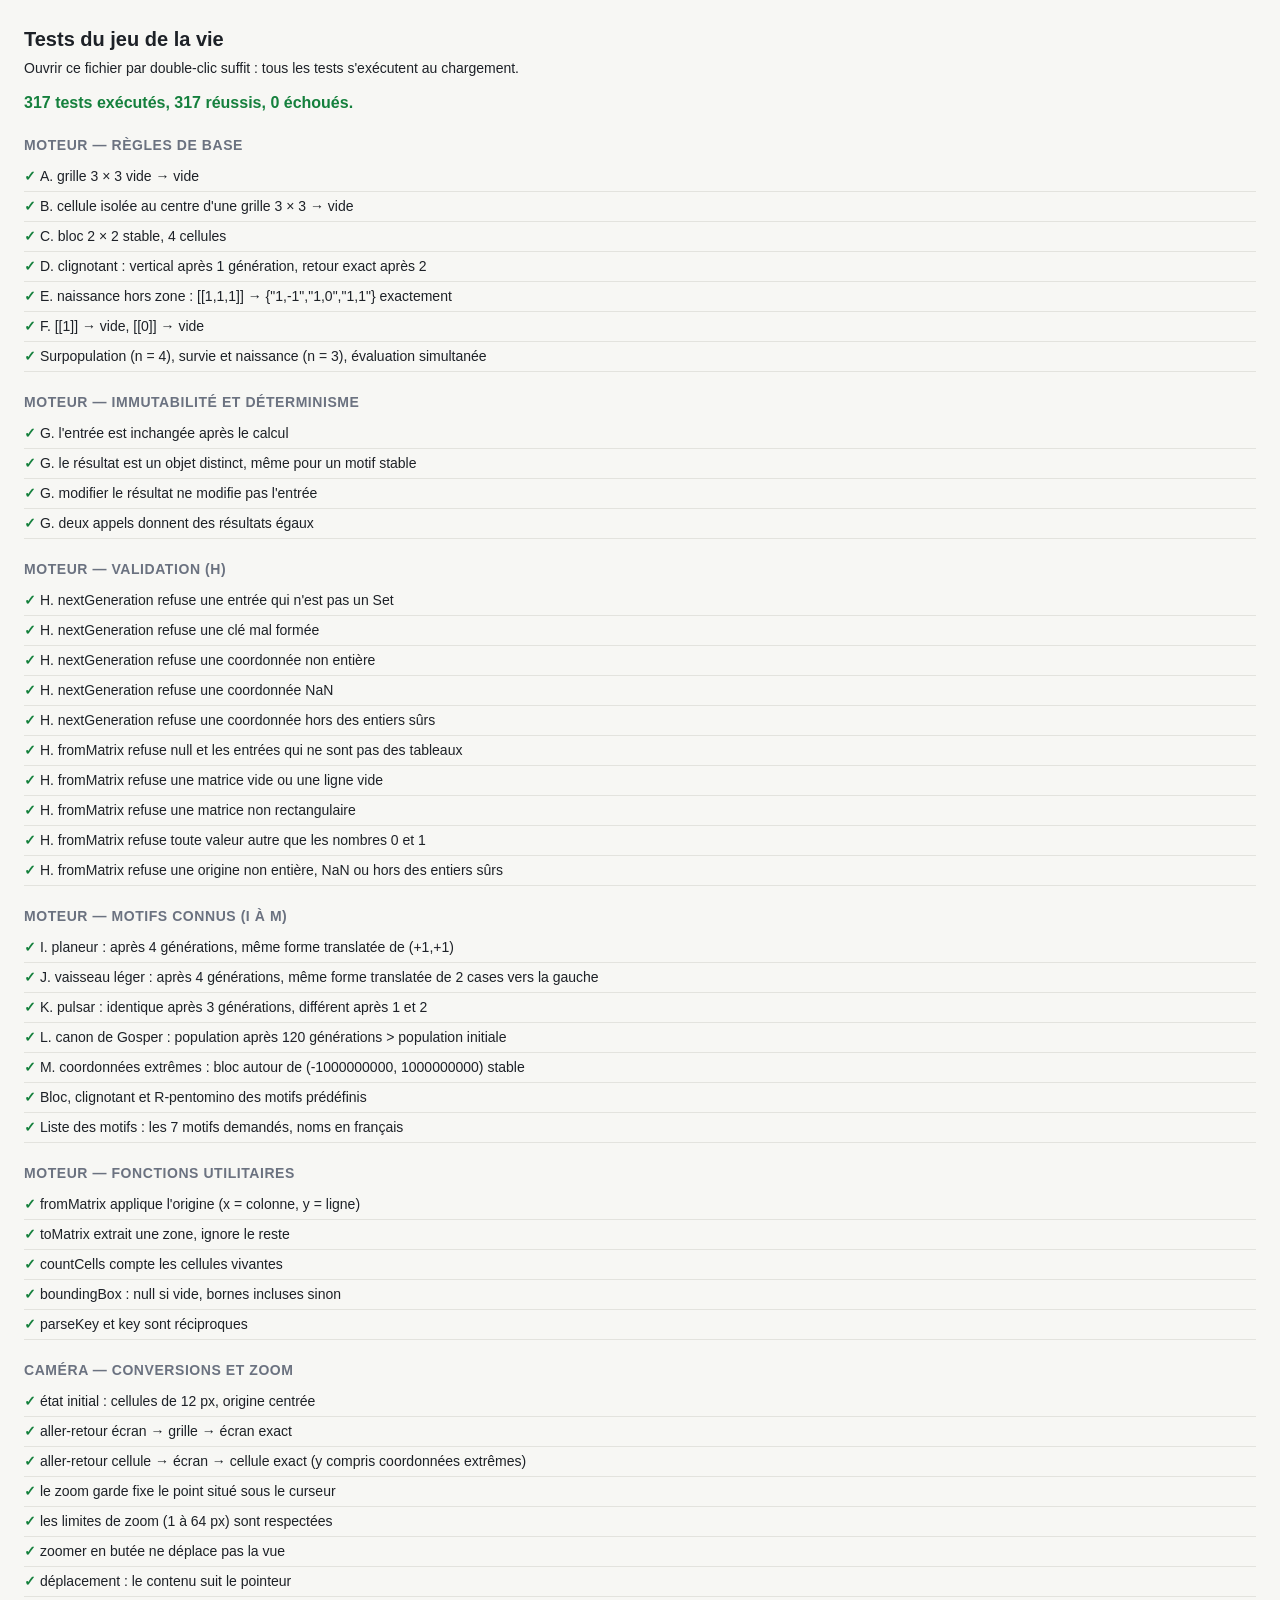
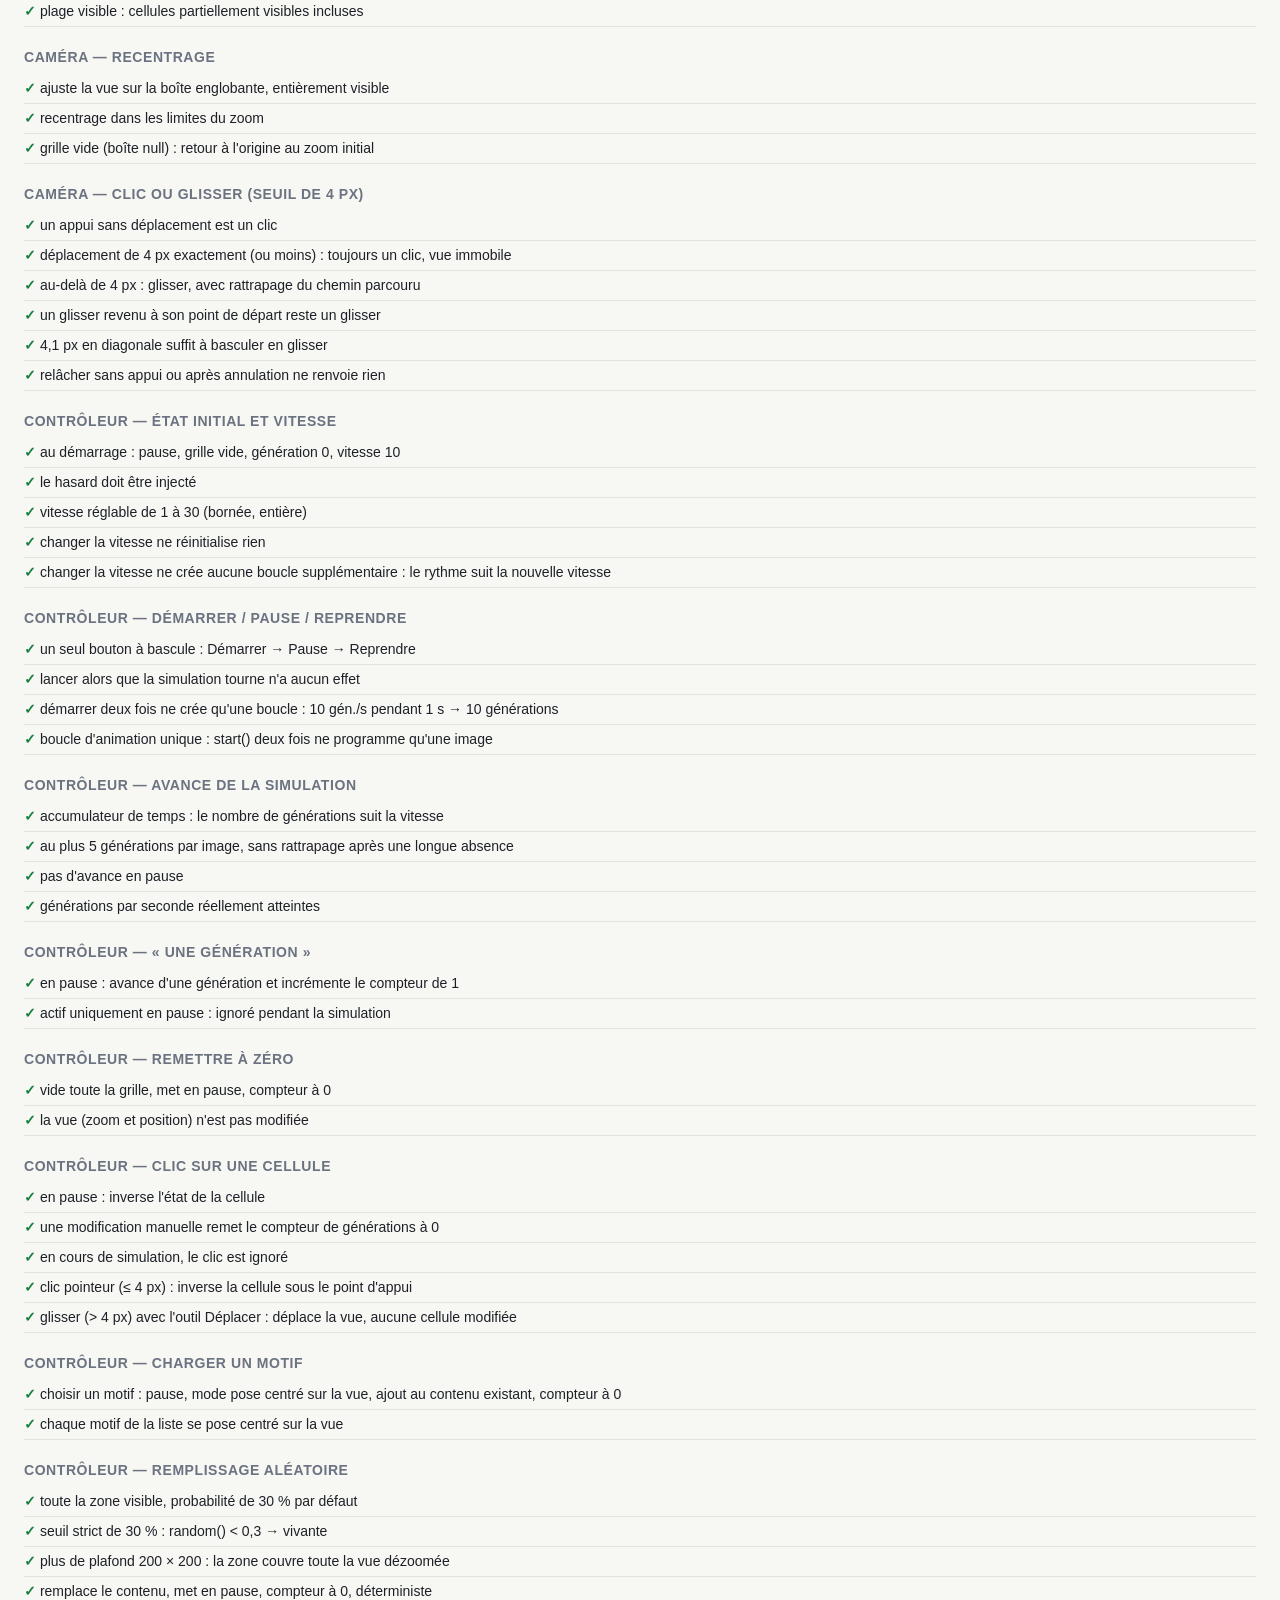
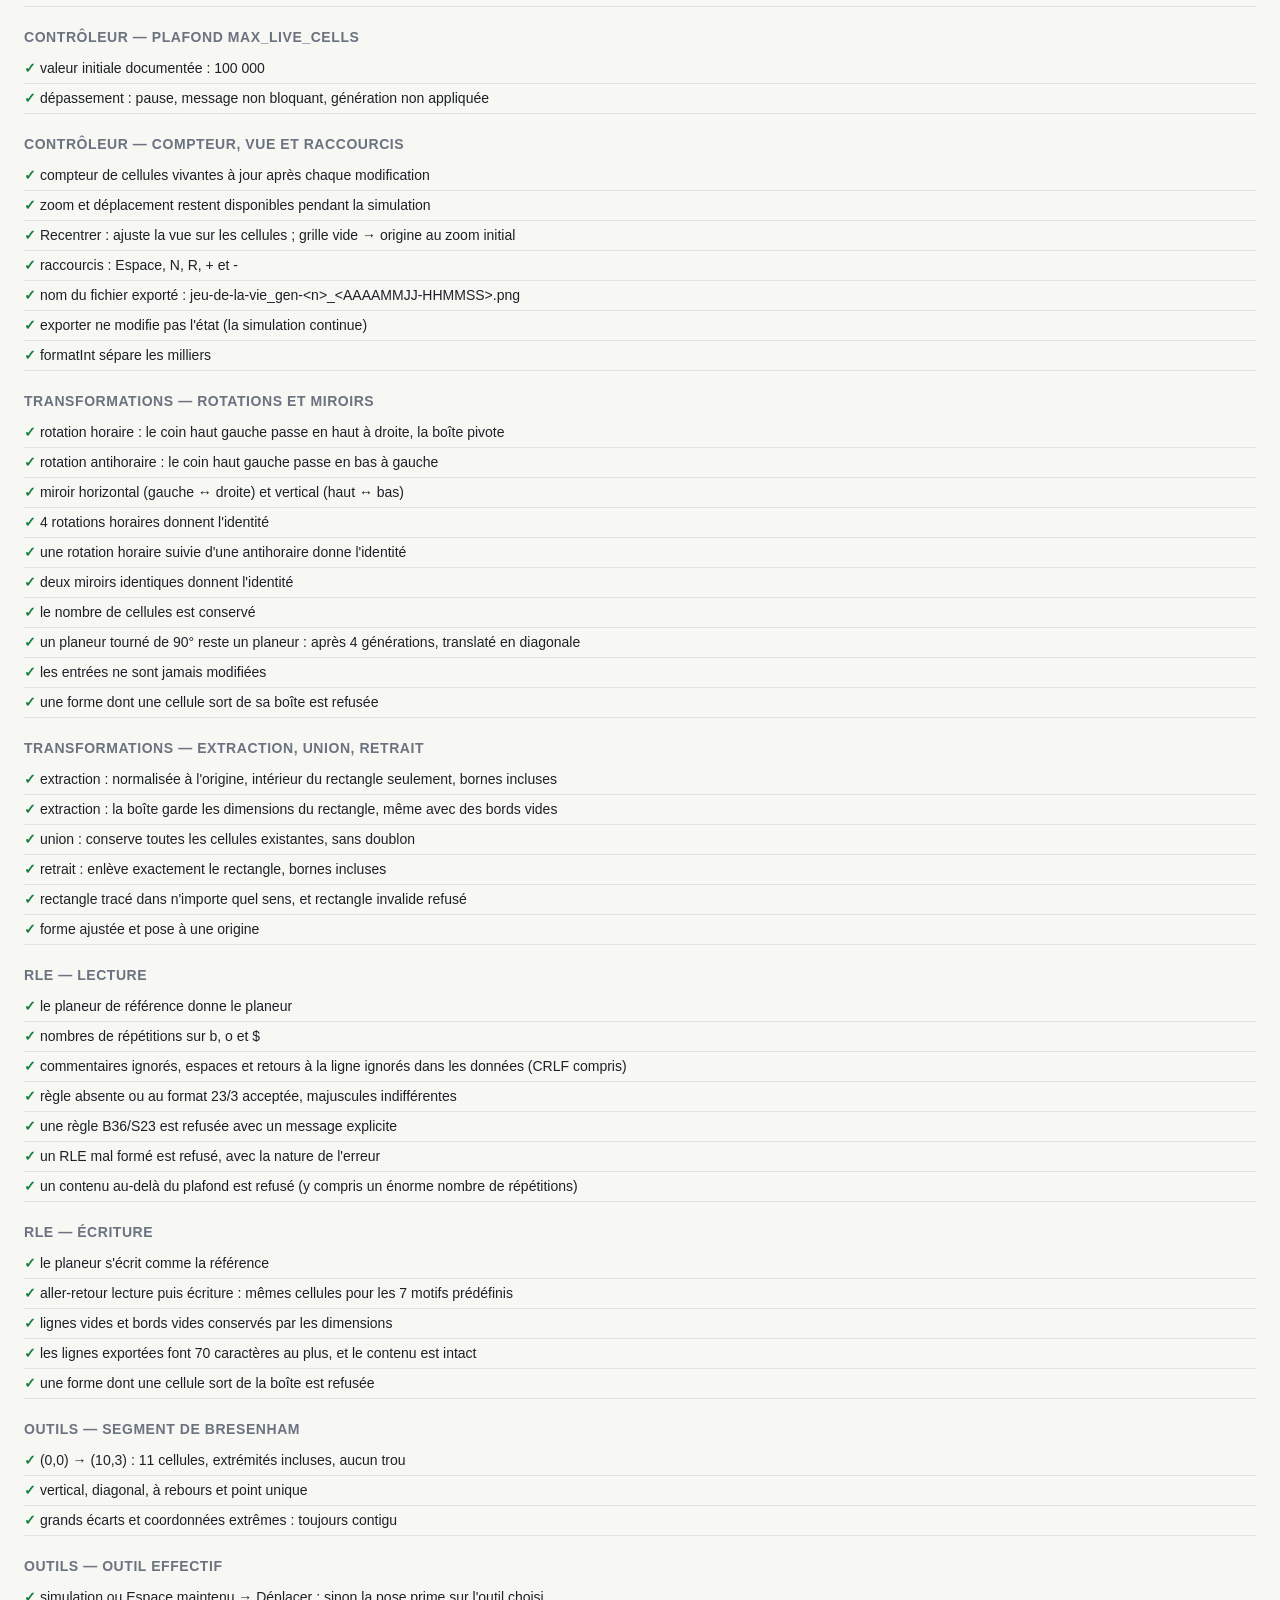
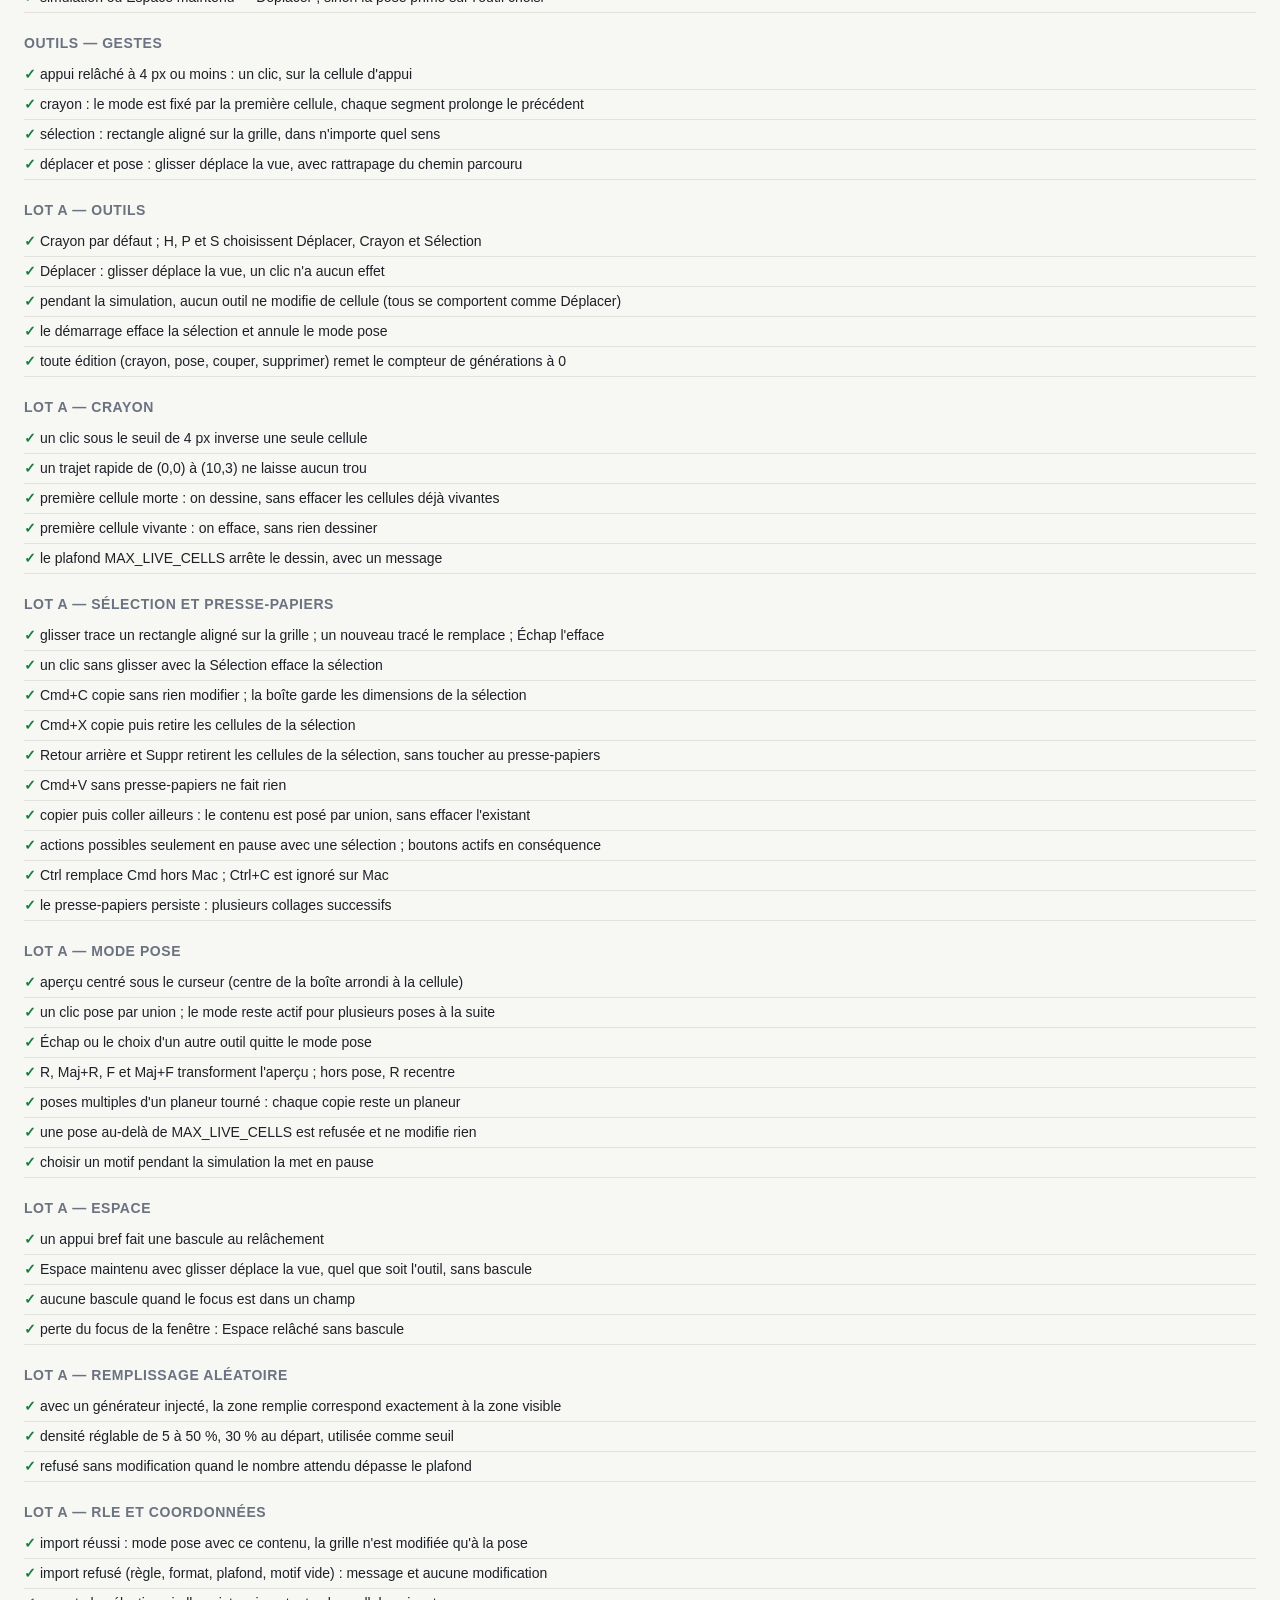
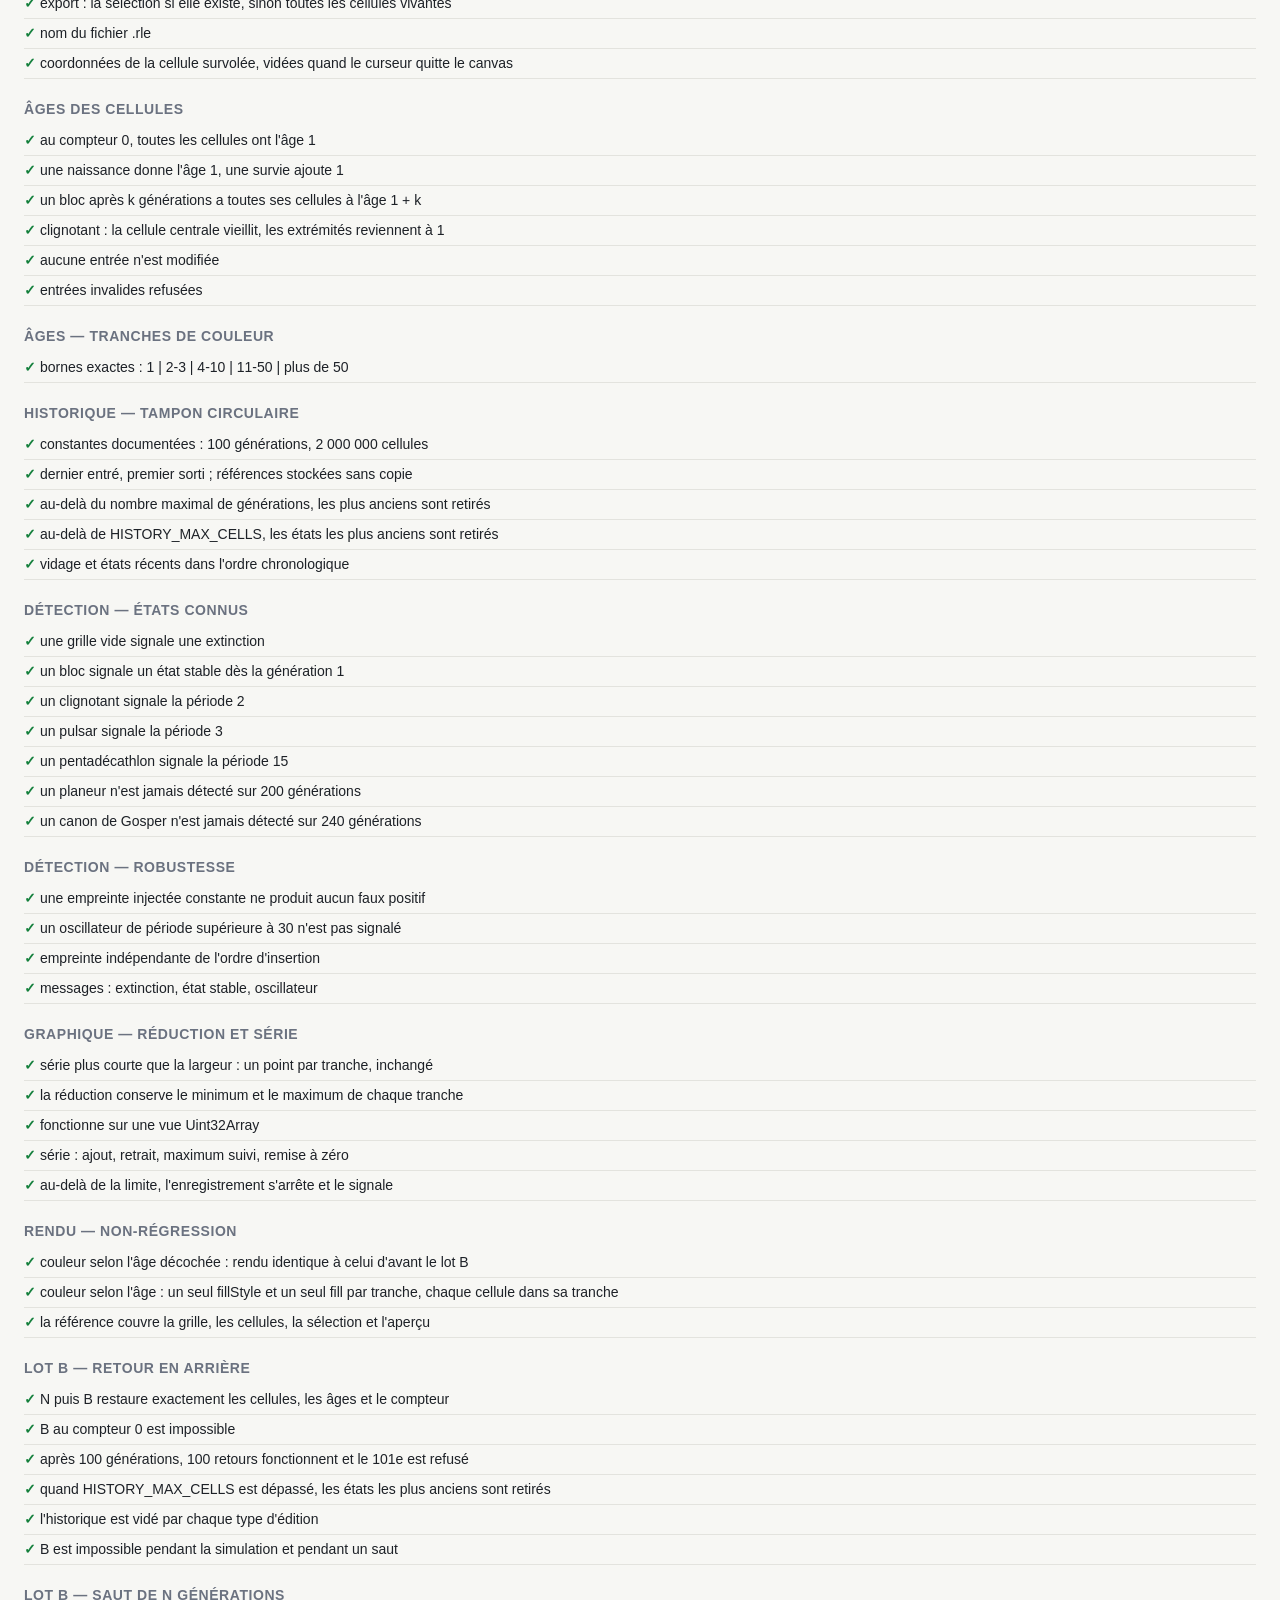
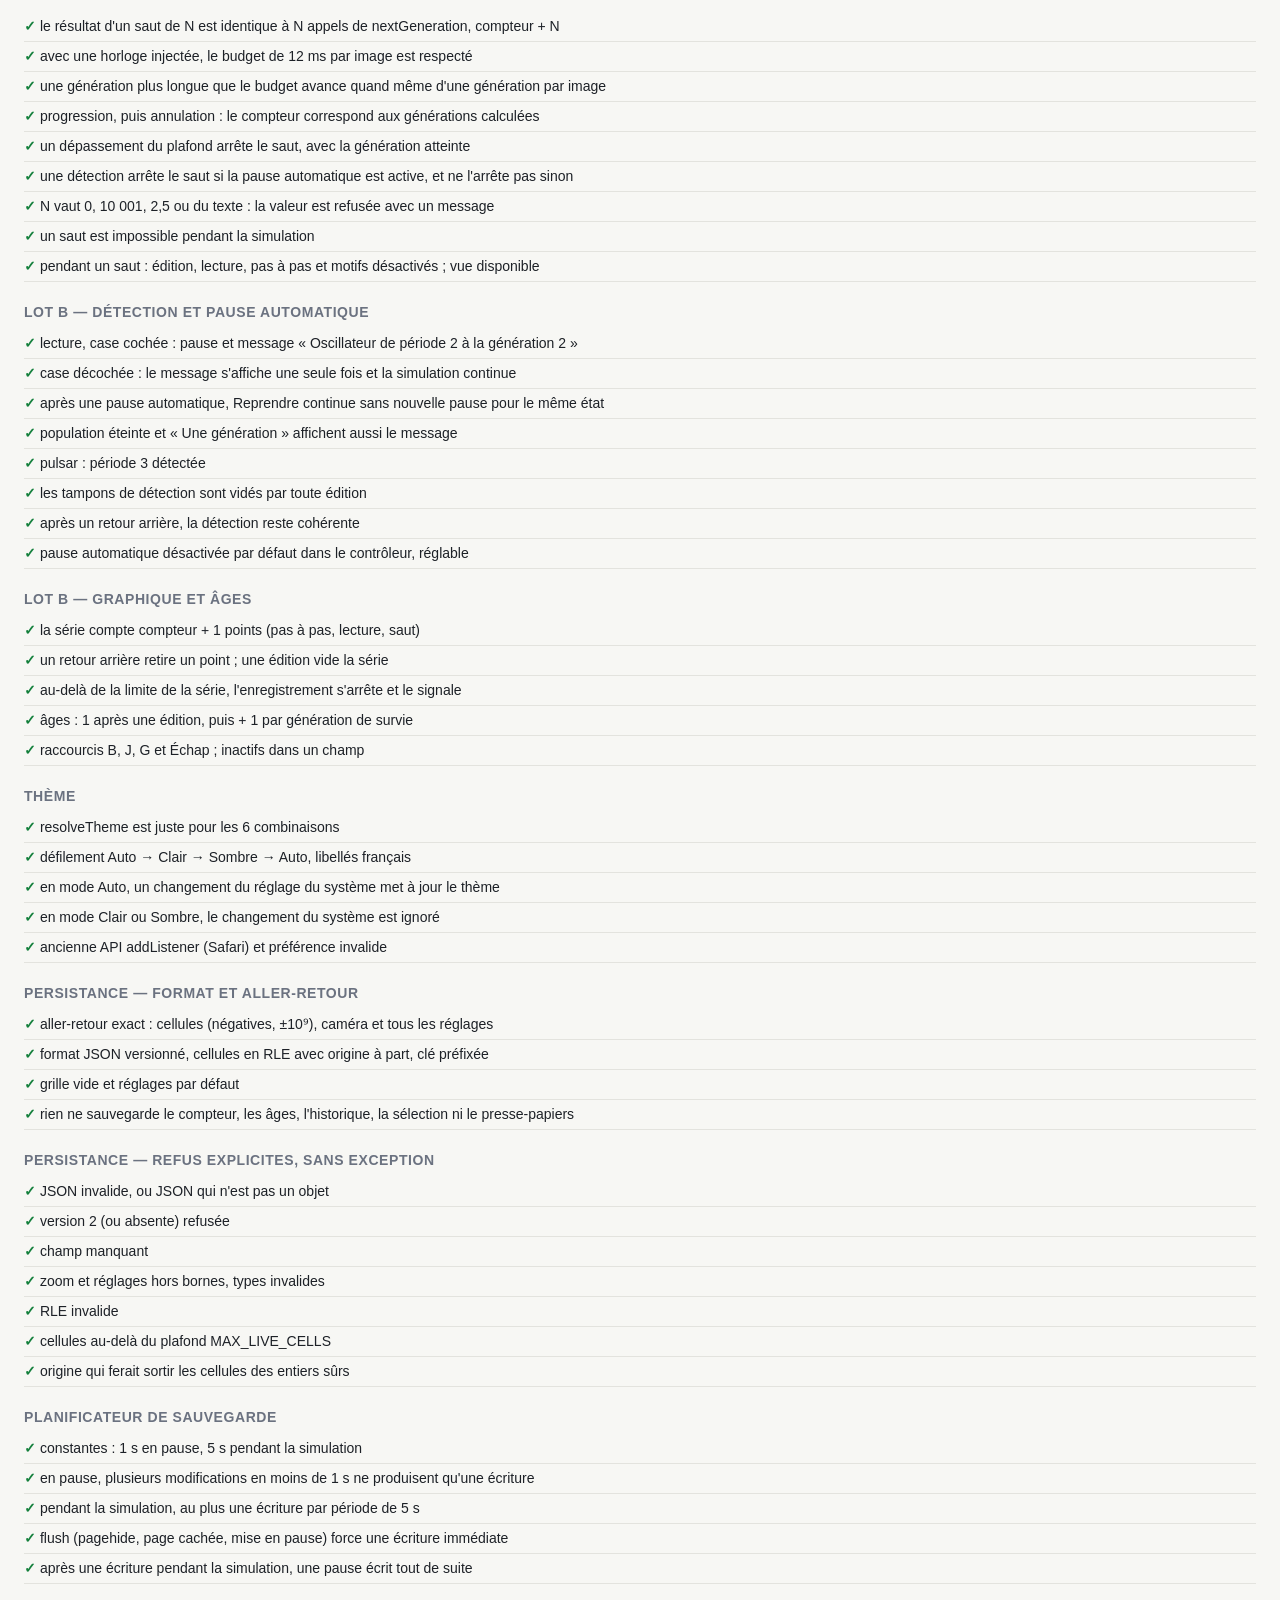
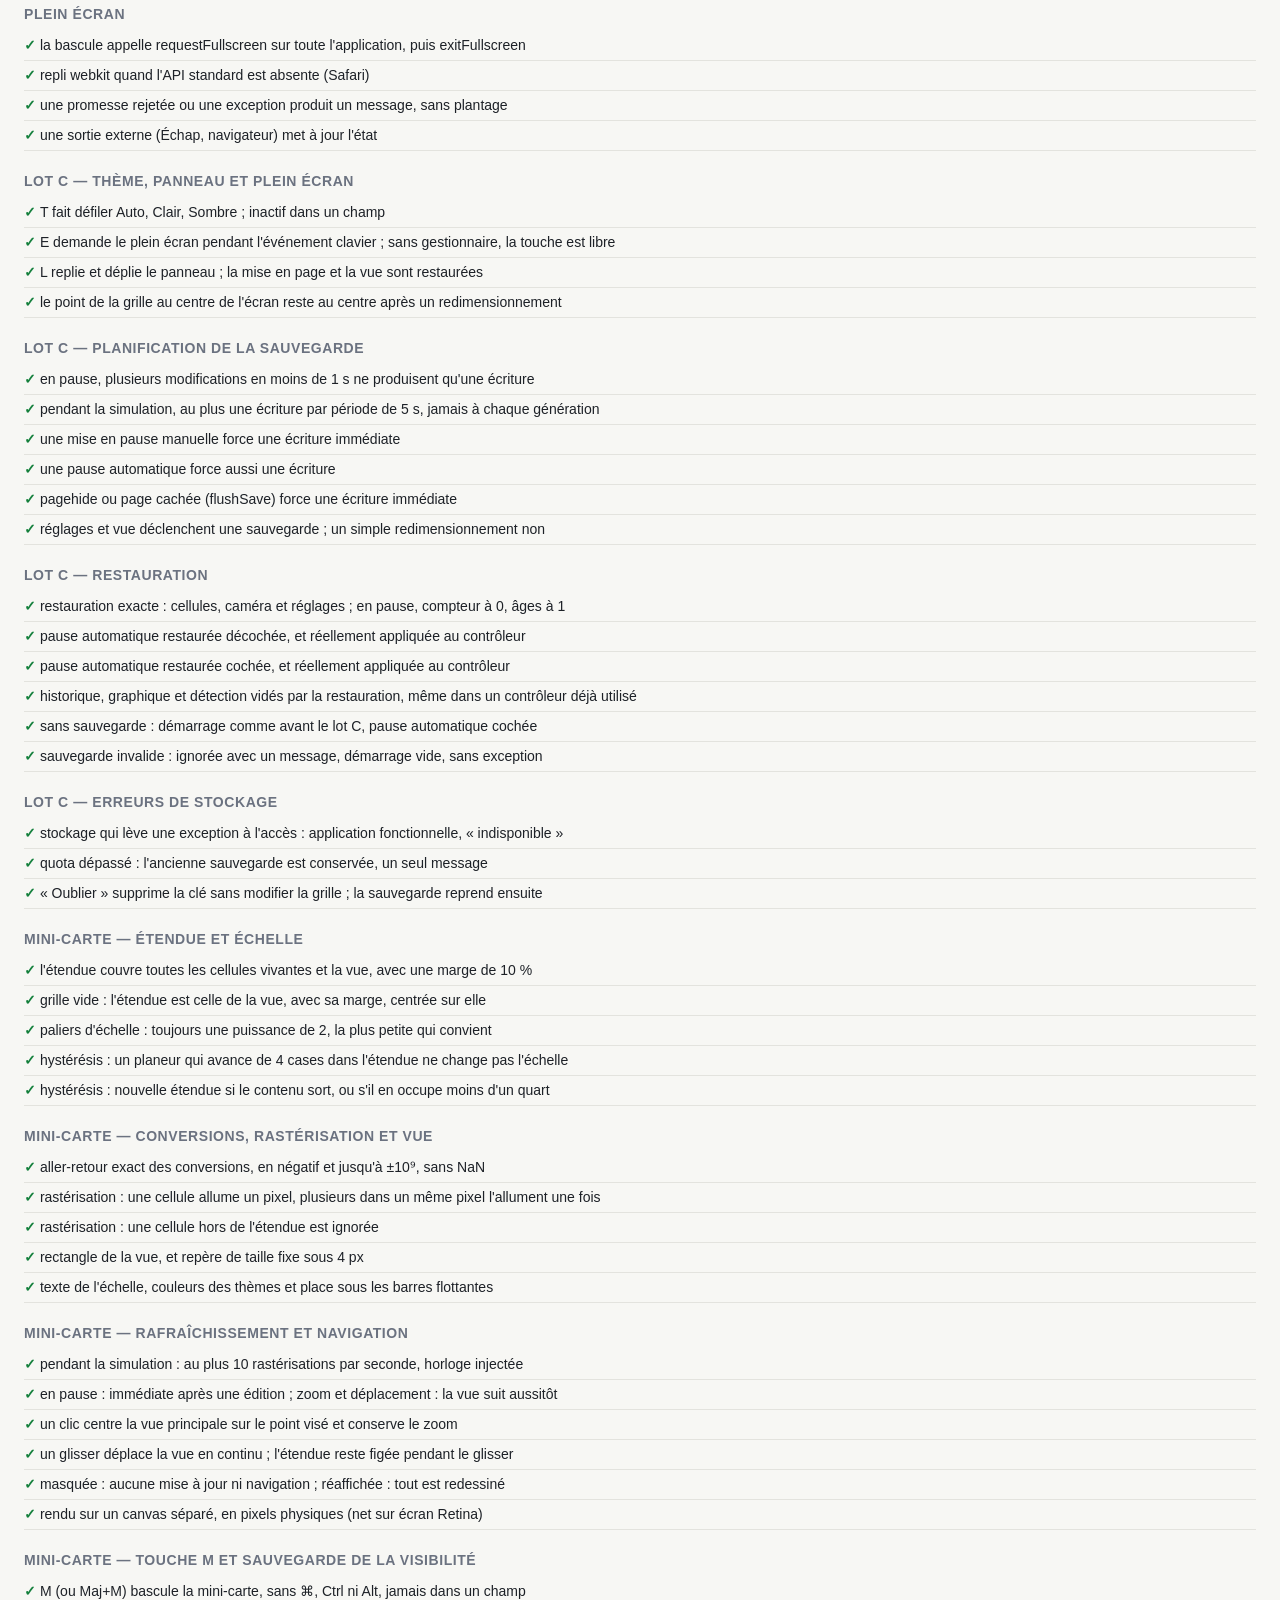
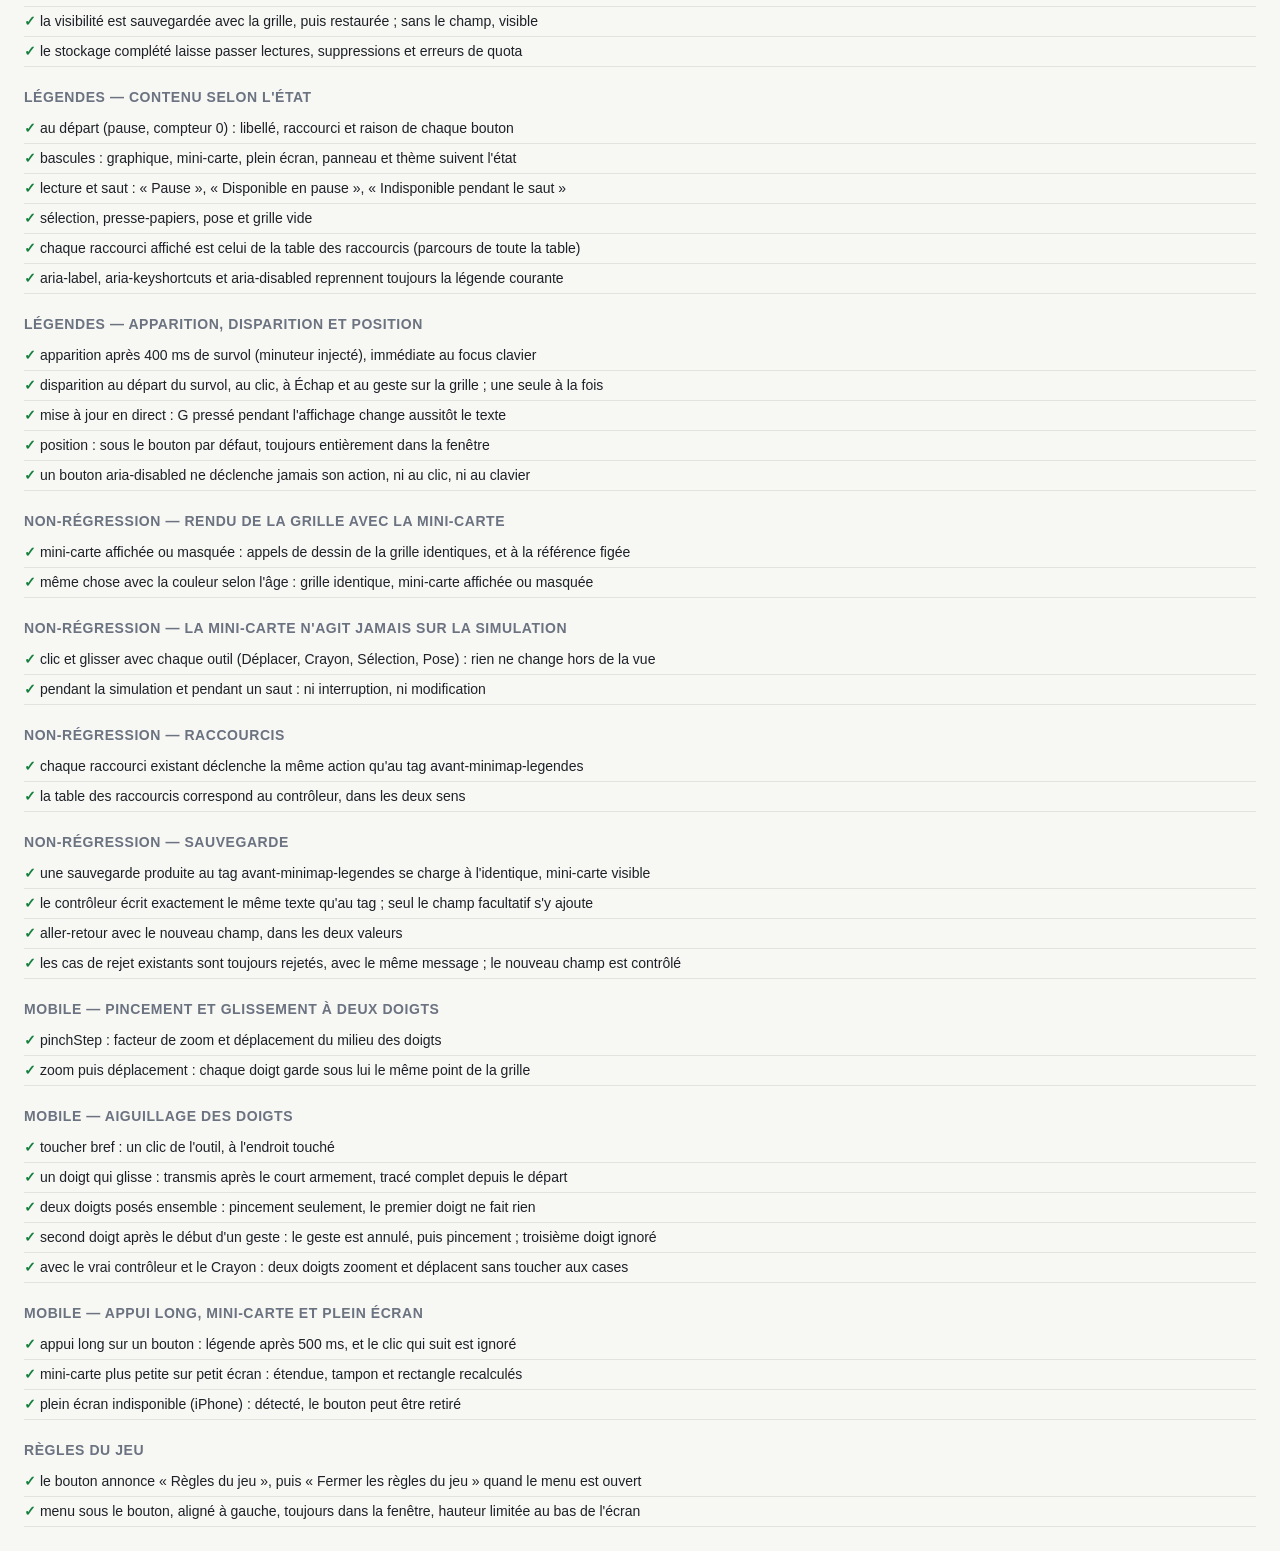
==== tests/tests.html @ c96a095a "Add files via upload" ====
<!DOCTYPE html>
<html lang="fr">
<head>
  <meta charset="utf-8">
  <meta name="viewport" content="width=device-width, initial-scale=1">
  <title>Tests — Jeu de la vie</title>
  <style>
    :root {
      color-scheme: light dark;
      --bg: #f7f7f4;
      --fg: #1d2127;
      --muted: #6b7280;
      --ok: #15803d;
      --ko: #b91c1c;
      --line: #e3e3de;
    }
    @media (prefers-color-scheme: dark) {
      :root { --bg: #111317; --fg: #e8e9ec; --muted: #9aa0aa; --ok: #4ade80; --ko: #f87171; --line: #23262d; }
    }
    body { margin: 0; padding: 24px; background: var(--bg); color: var(--fg);
      font: 14px/1.5 -apple-system, BlinkMacSystemFont, "Segoe UI", sans-serif; }
    h1 { font-size: 20px; margin: 0 0 4px; }
    #summary { font-size: 16px; font-weight: 600; margin: 12px 0 20px; }
    #summary.ok { color: var(--ok); }
    #summary.ko { color: var(--ko); }
    h2 { font-size: 14px; margin: 20px 0 6px; color: var(--muted); text-transform: uppercase; letter-spacing: .04em; }
    ul { list-style: none; margin: 0; padding: 0; }
    li { padding: 4px 0; border-bottom: 1px solid var(--line); }
    li.ok::before { content: "✓ "; color: var(--ok); font-weight: 700; }
    li.ko::before { content: "✗ "; color: var(--ko); font-weight: 700; }
    .error { color: var(--ko); font-family: ui-monospace, Menlo, monospace; font-size: 12px; margin-left: 18px; }
  </style>
</head>
<body>
  <h1>Tests du jeu de la vie</h1>
  <div>Ouvrir ce fichier par double-clic suffit : tous les tests s'exécutent au chargement.</div>
  <div id="summary">Exécution…</div>
  <div id="results"></div>

  <!-- Liste lue aussi par tests/run-node.js : garder une balise par ligne -->
  <script src="harness.js"></script>
  <script src="../src/engine.js"></script>
  <script src="../src/patterns.js"></script>
  <script src="../src/camera.js"></script>
  <script src="../src/transform.js"></script>
  <script src="../src/rle.js"></script>
  <script src="../src/tools.js"></script>
  <script src="../src/ages.js"></script>
  <script src="../src/history.js"></script>
  <script src="../src/detection.js"></script>
  <script src="../src/sampling.js"></script>
  <script src="../src/theme.js"></script>
  <script src="../src/persistence.js"></script>
  <script src="../src/saveScheduler.js"></script>
  <script src="../src/fullscreen.js"></script>
  <script src="../src/controller.js"></script>
  <script src="../src/renderer.js"></script>
  <script src="../src/minimap.js"></script>
  <script src="../src/tooltips.js"></script>
  <script src="../src/touch.js"></script>
  <script src="render-scenarios.js"></script>
  <script src="fixtures/render-lot-a.js"></script>
  <script src="regression-scenarios.js"></script>
  <script src="fixtures/avant-minimap-legendes.js"></script>
  <script src="engine.test.js"></script>
  <script src="camera.test.js"></script>
  <script src="controller.test.js"></script>
  <script src="transform.test.js"></script>
  <script src="rle.test.js"></script>
  <script src="tools.test.js"></script>
  <script src="editing.test.js"></script>
  <script src="ages.test.js"></script>
  <script src="history.test.js"></script>
  <script src="detection.test.js"></script>
  <script src="sampling.test.js"></script>
  <script src="renderer.test.js"></script>
  <script src="analysis.test.js"></script>
  <script src="theme.test.js"></script>
  <script src="persistence.test.js"></script>
  <script src="saveScheduler.test.js"></script>
  <script src="fullscreen.test.js"></script>
  <script src="comfort.test.js"></script>
  <script src="minimap.test.js"></script>
  <script src="tooltips.test.js"></script>
  <script src="regression.test.js"></script>
  <script src="mobile.test.js"></script>
  <script src="rules.test.js"></script>

  <script>
    (function () {
      var report = LifeTests.run();
      var summary = document.getElementById('summary');
      summary.textContent = report.total + ' tests exécutés, ' + report.passed + ' réussis, ' + report.failed + ' échoués.';
      summary.className = report.failed === 0 ? 'ok' : 'ko';
      var container = document.getElementById('results');
      var list = null, lastSuite = null;
      report.results.forEach(function (r) {
        if (r.suite !== lastSuite) {
          var h = document.createElement('h2');
          h.textContent = r.suite;
          container.appendChild(h);
          list = document.createElement('ul');
          container.appendChild(list);
          lastSuite = r.suite;
        }
        var li = document.createElement('li');
        li.className = r.ok ? 'ok' : 'ko';
        li.textContent = r.name;
        if (!r.ok) {
          var err = document.createElement('div');
          err.className = 'error';
          err.textContent = r.error;
          li.appendChild(err);
        }
        list.appendChild(li);
      });
      document.title = (report.failed === 0 ? '✓ ' : '✗ ') + document.title;
      window.testReport = report;
    })();
  </script>
</body>
</html>
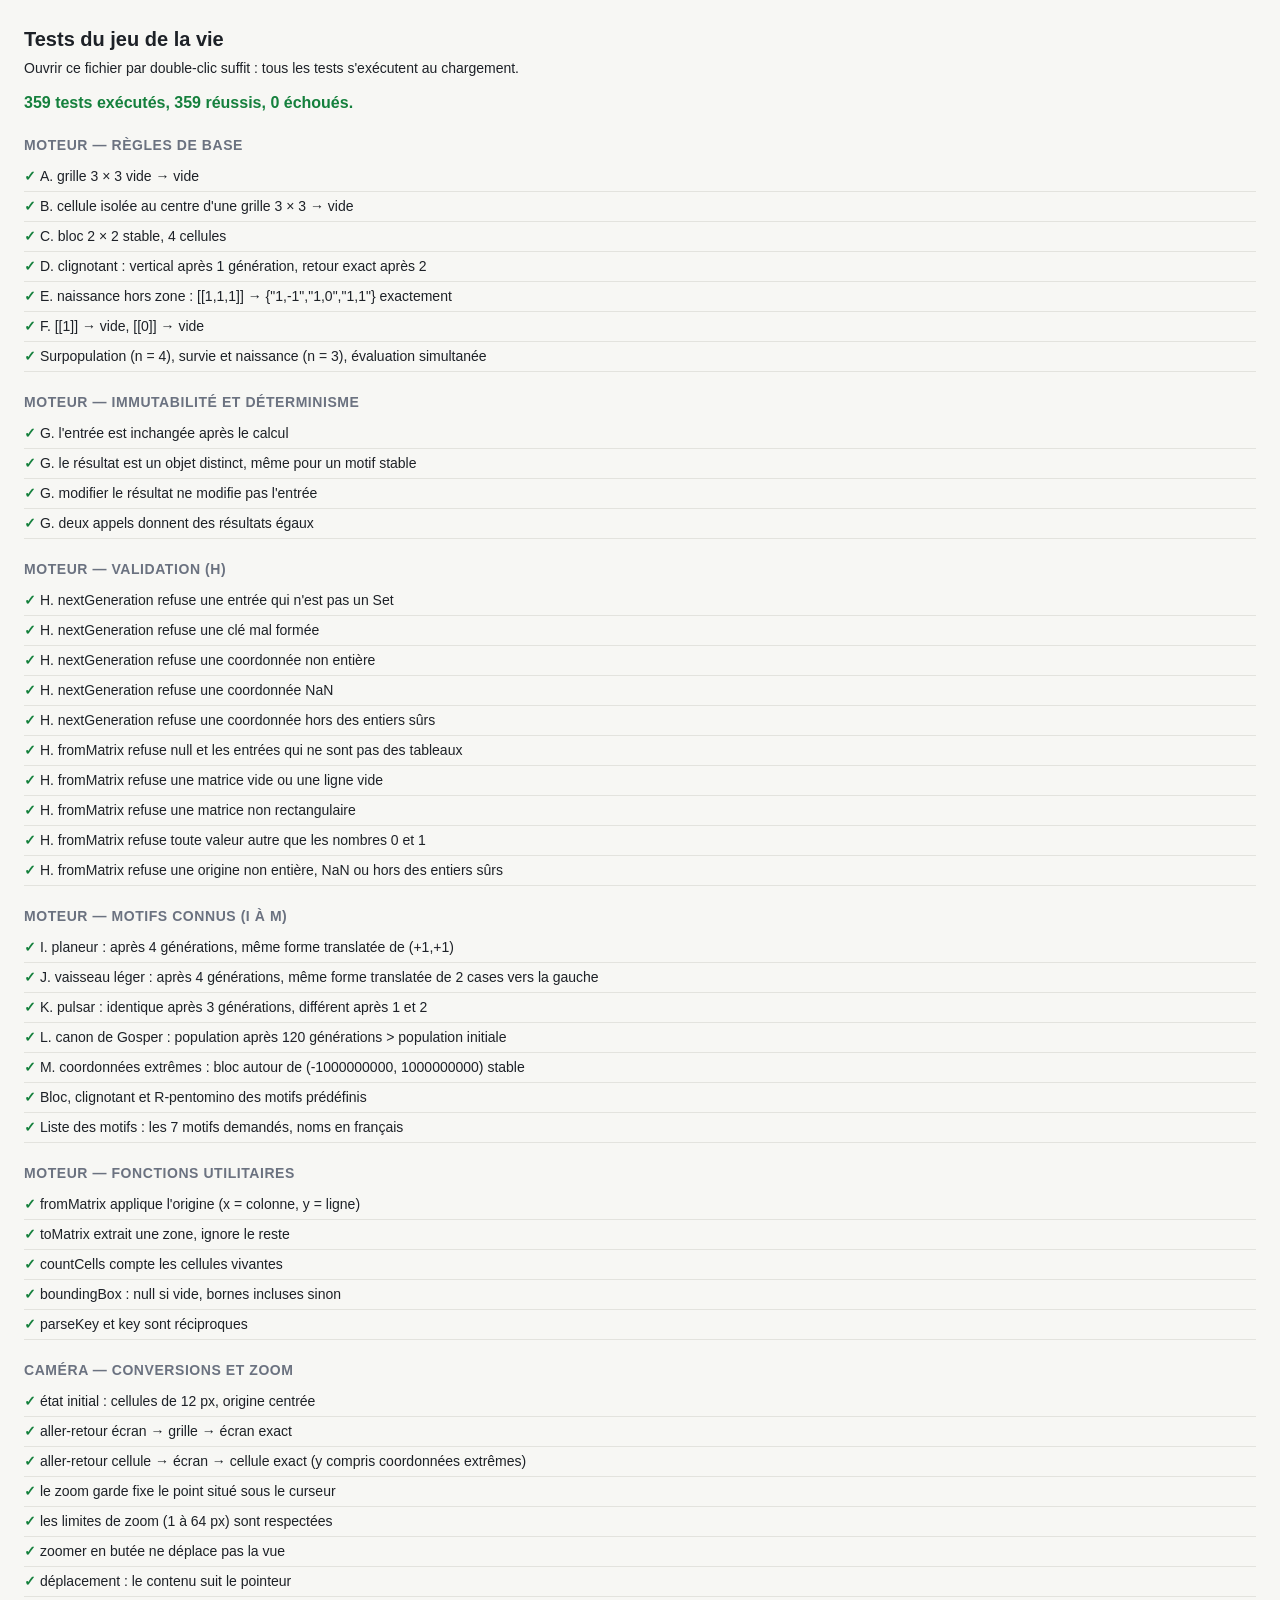
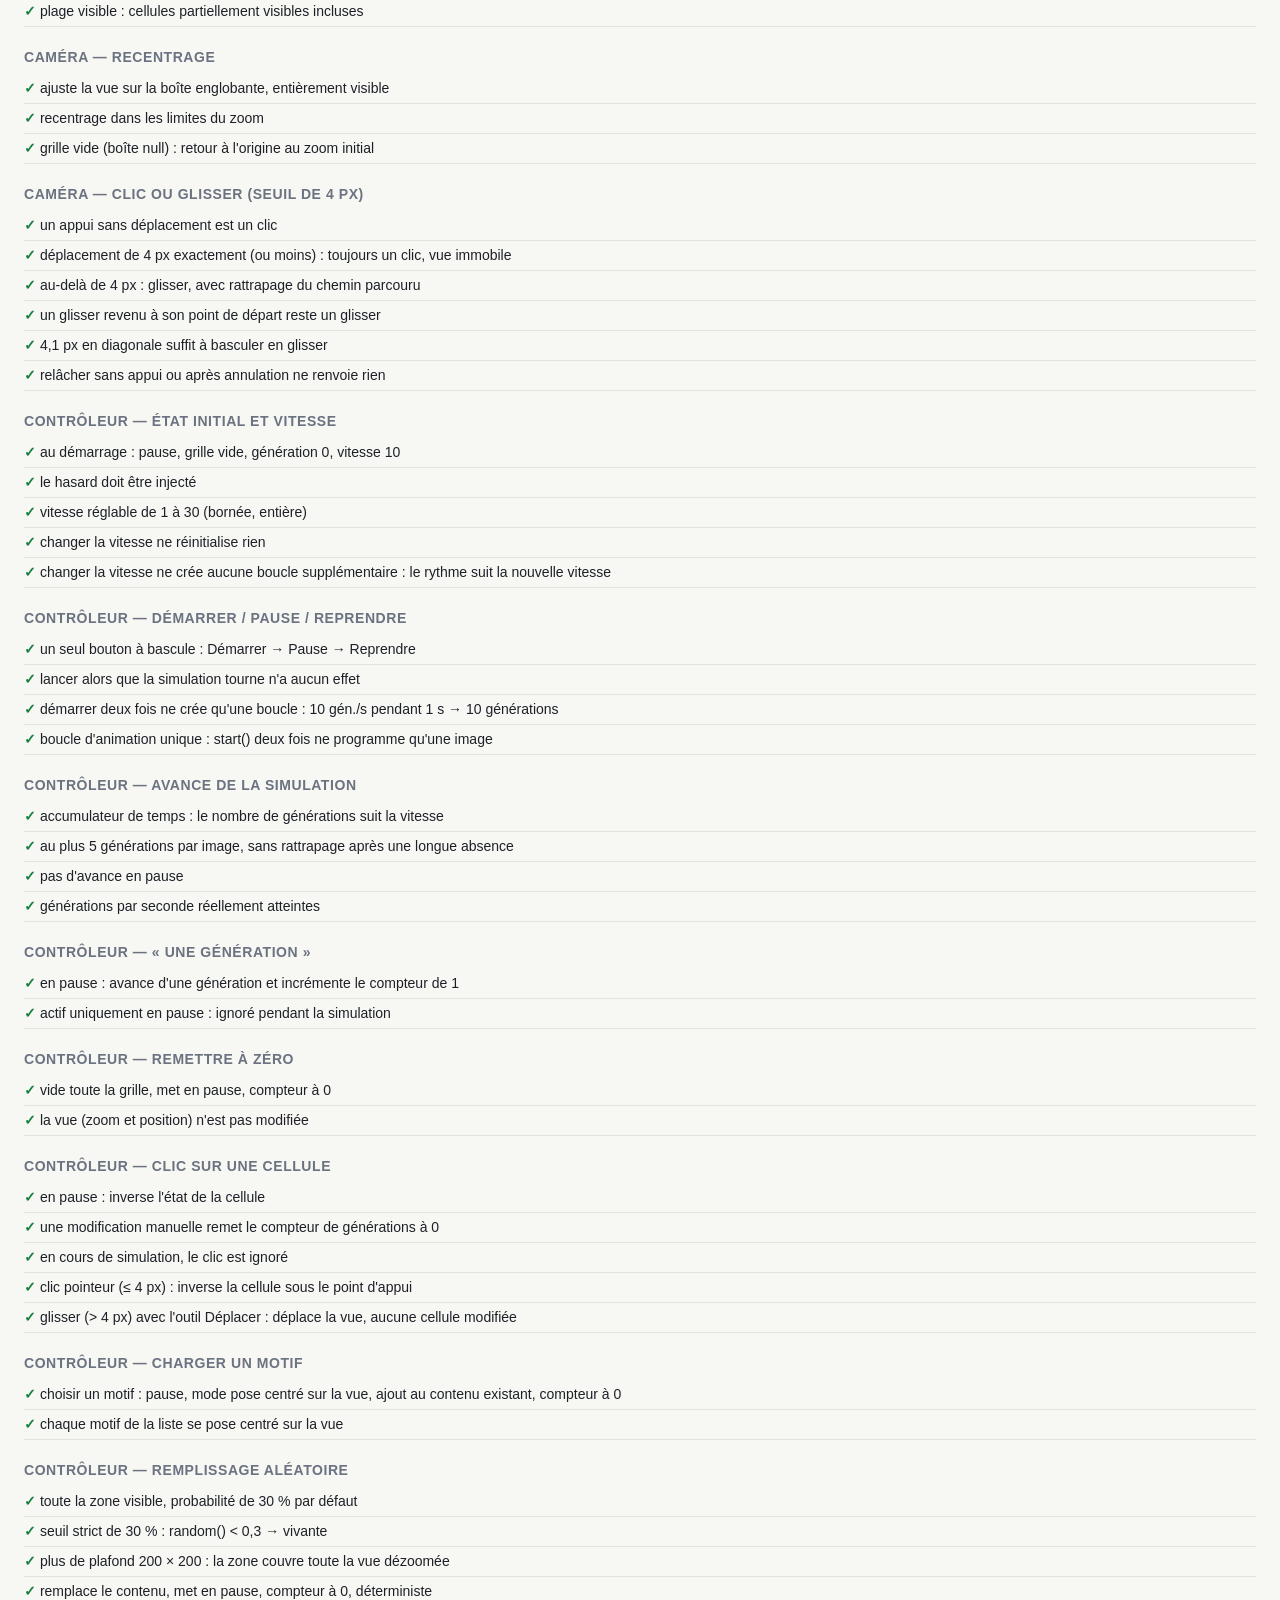
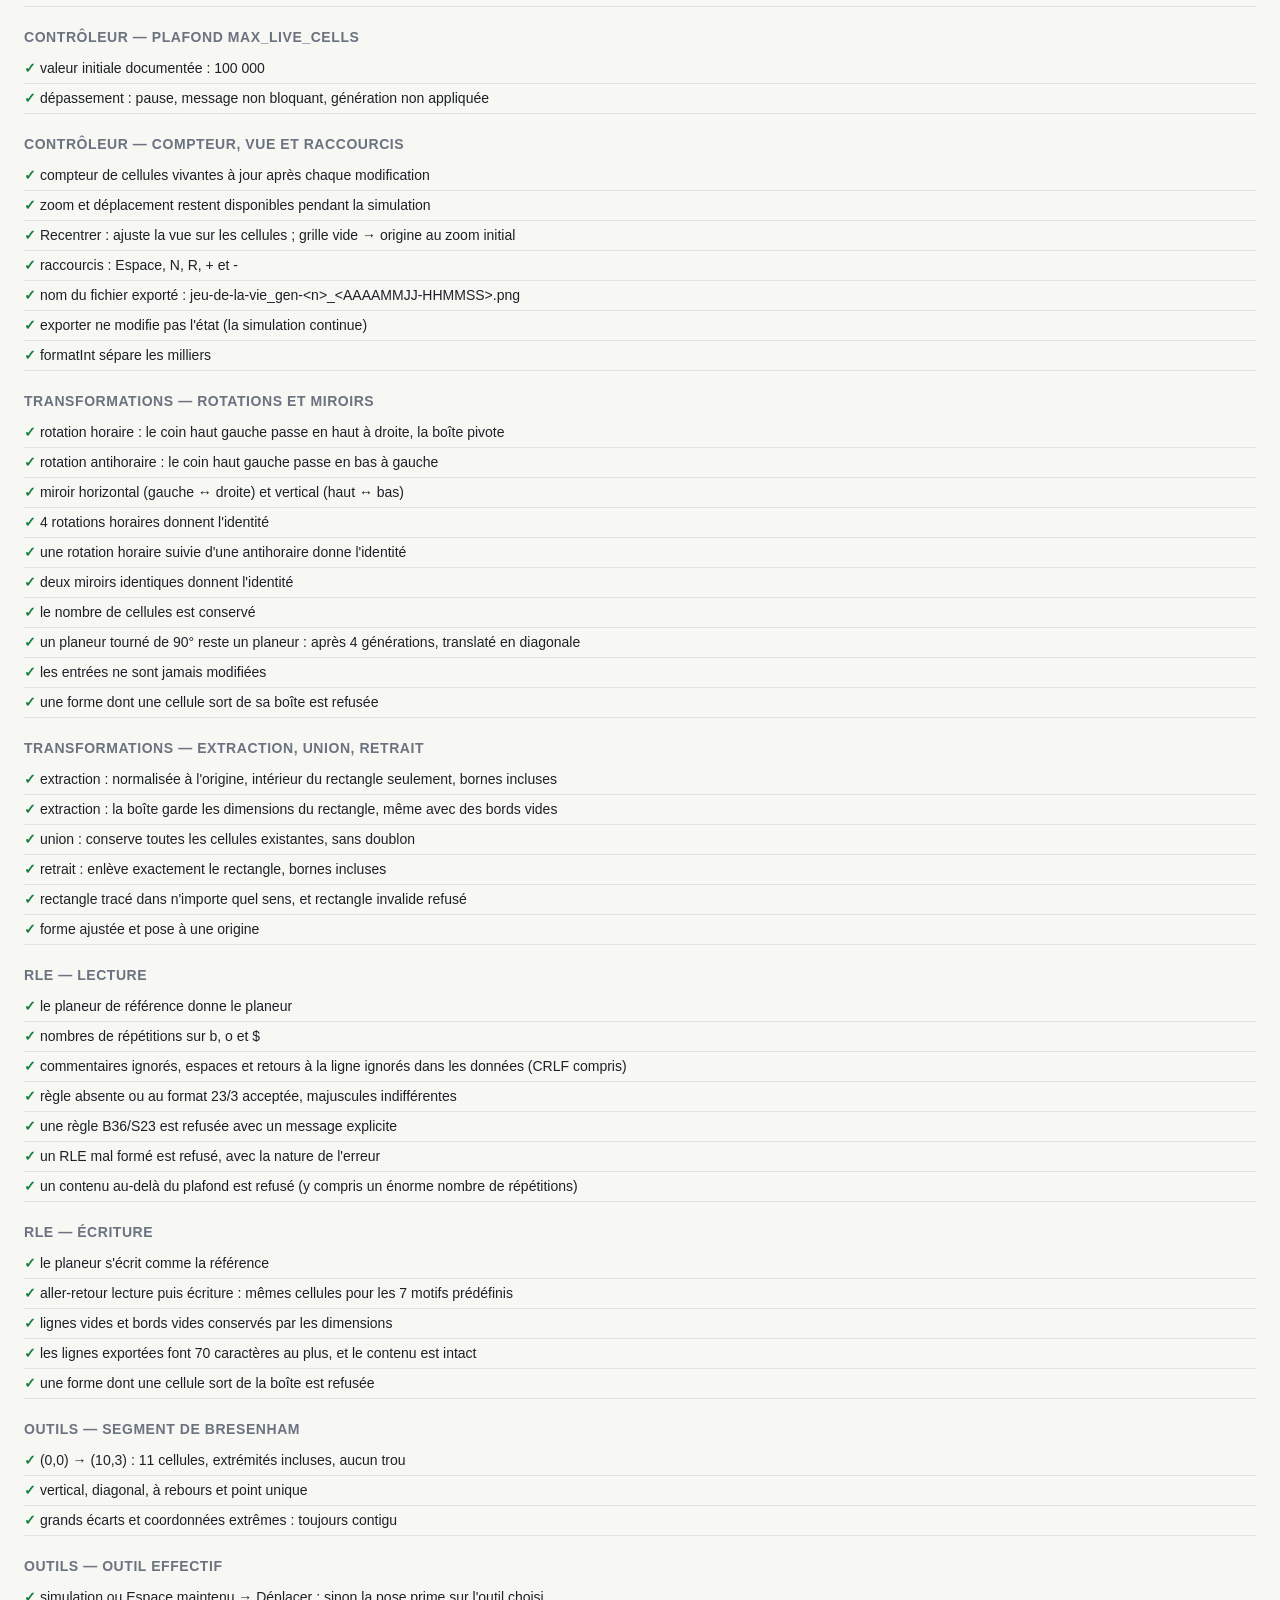
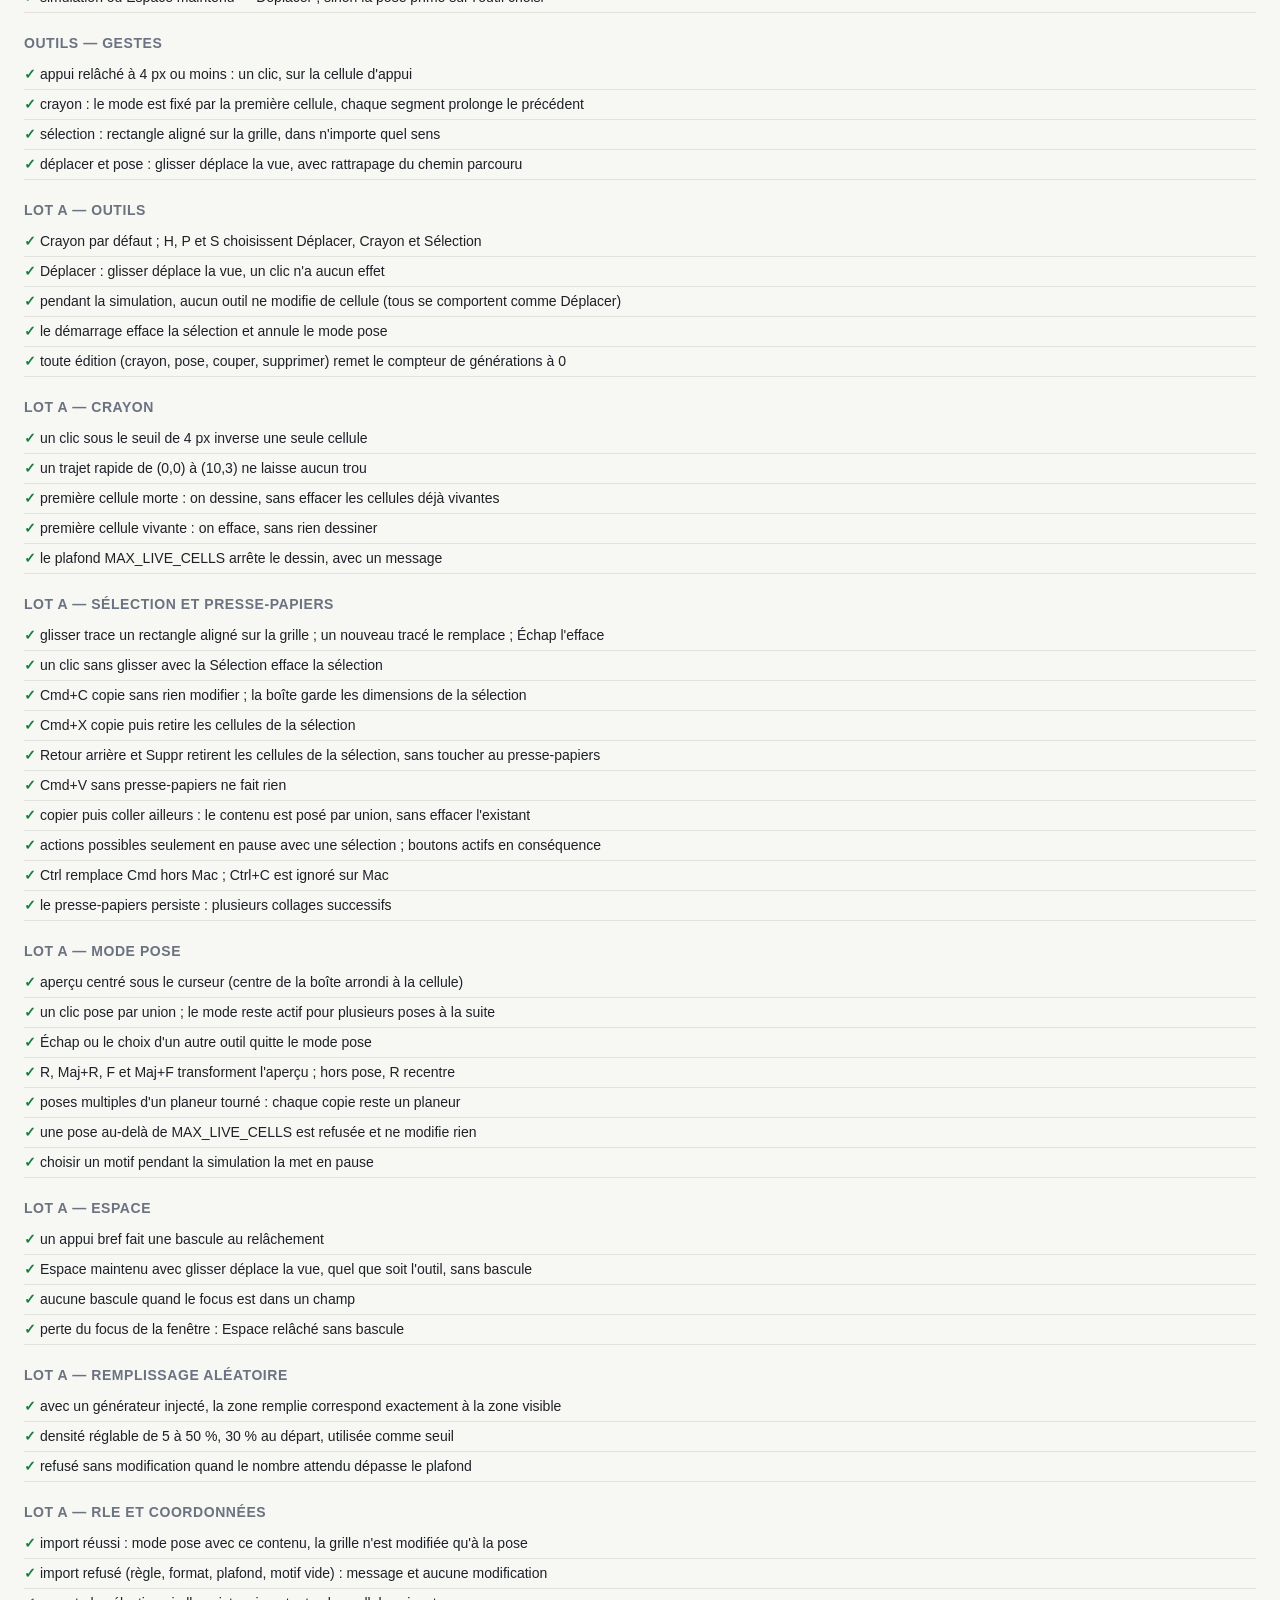
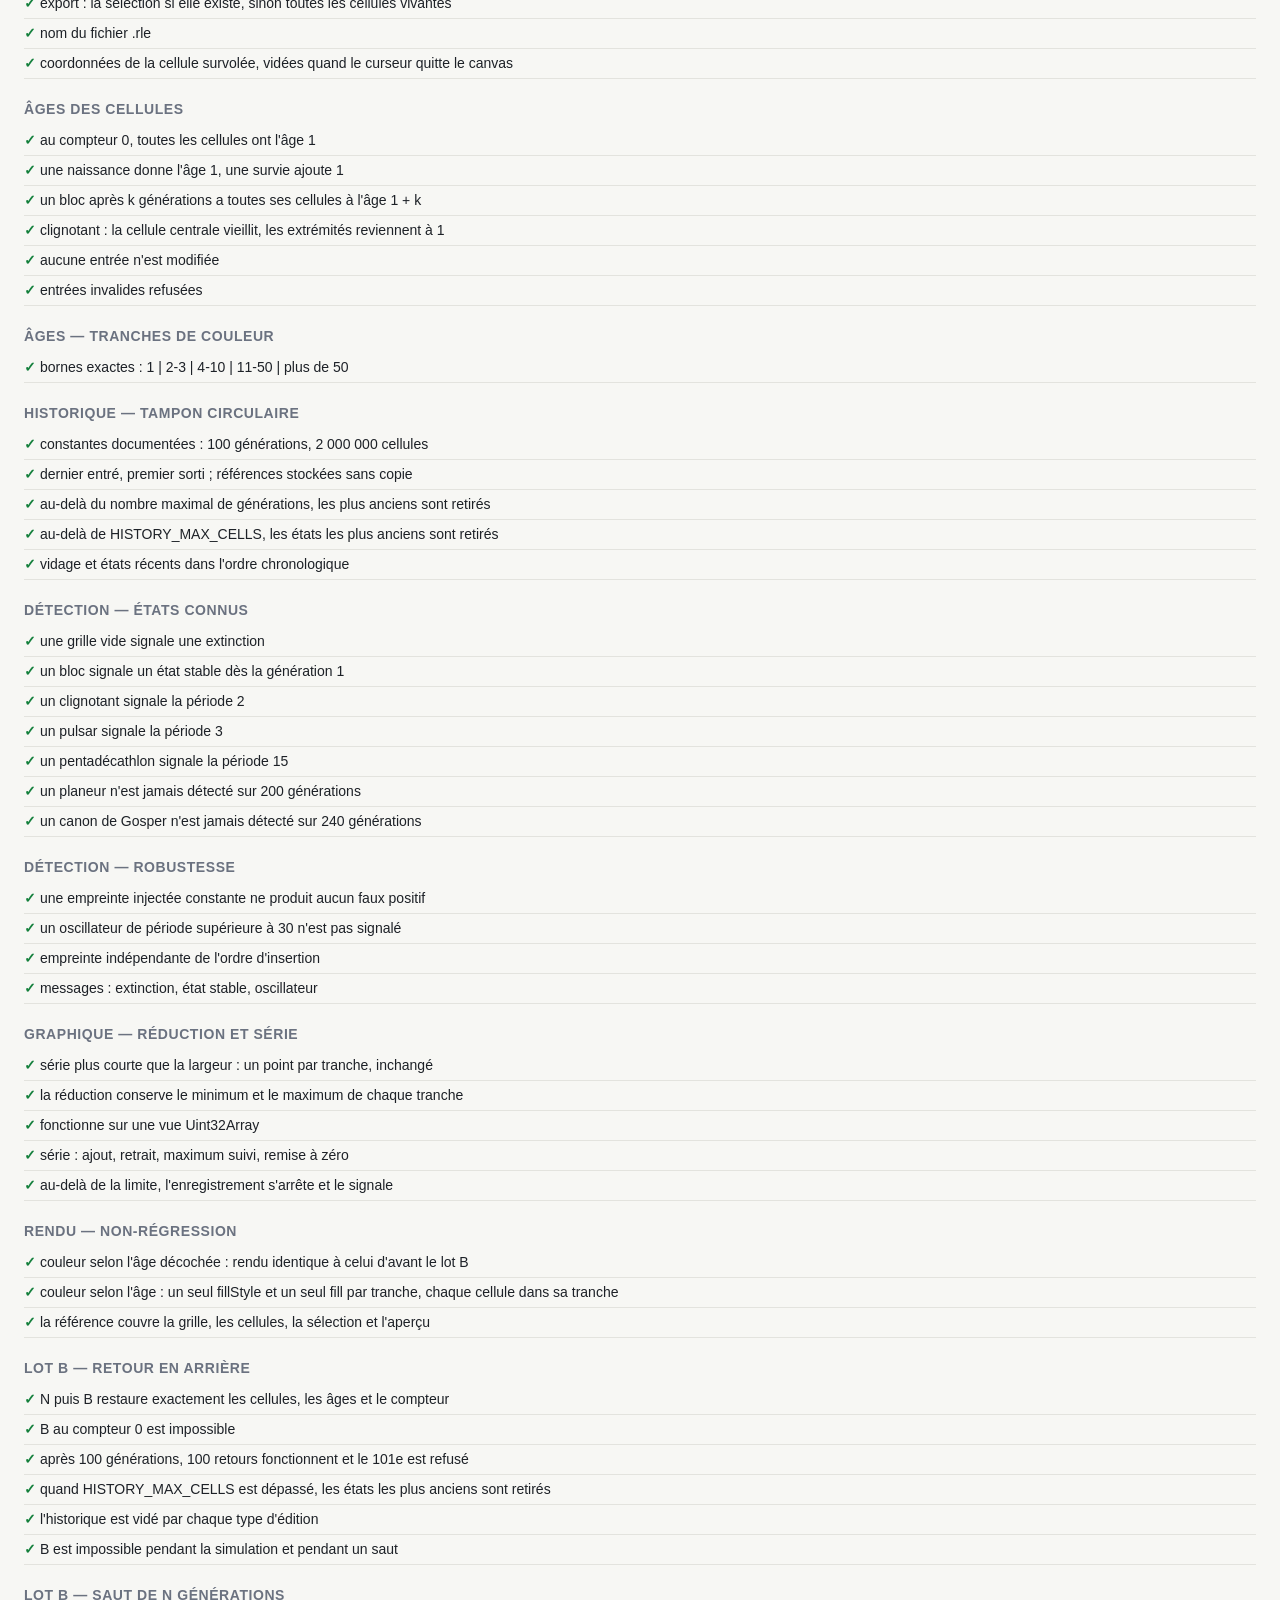
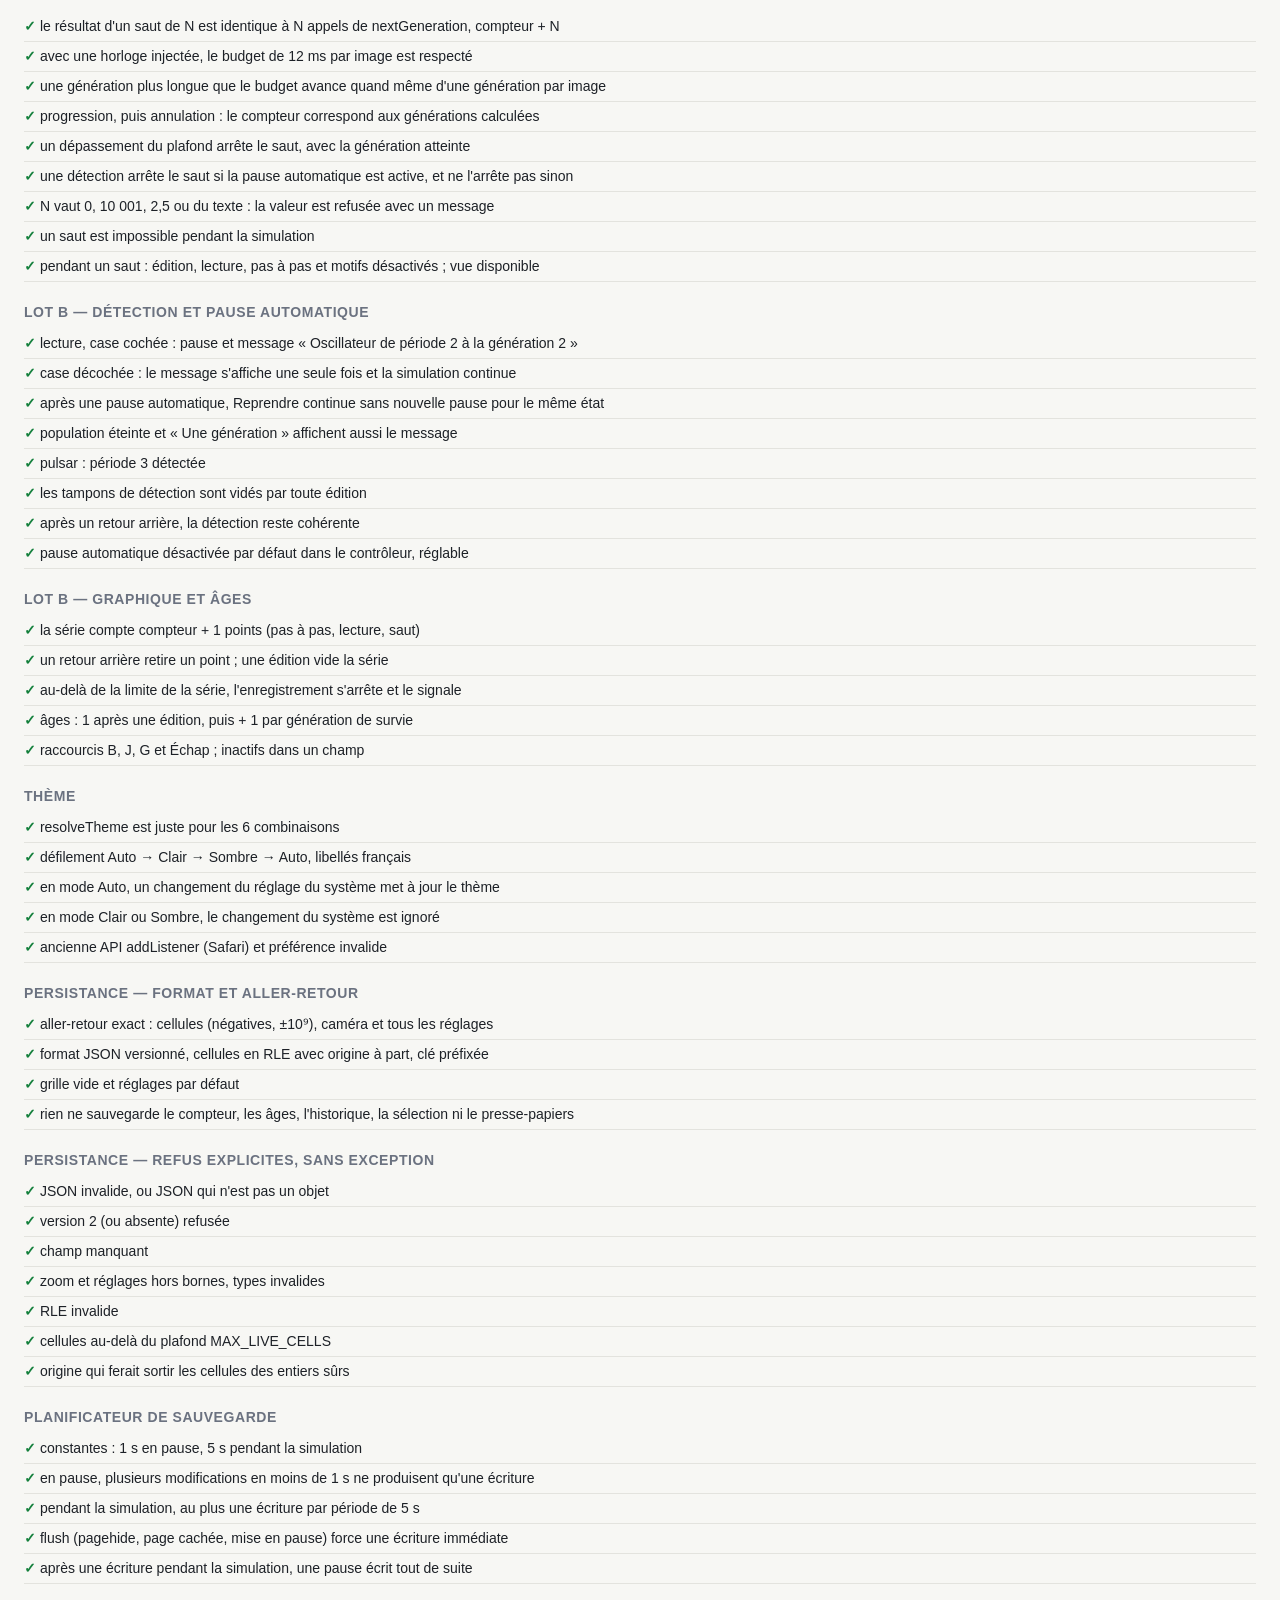
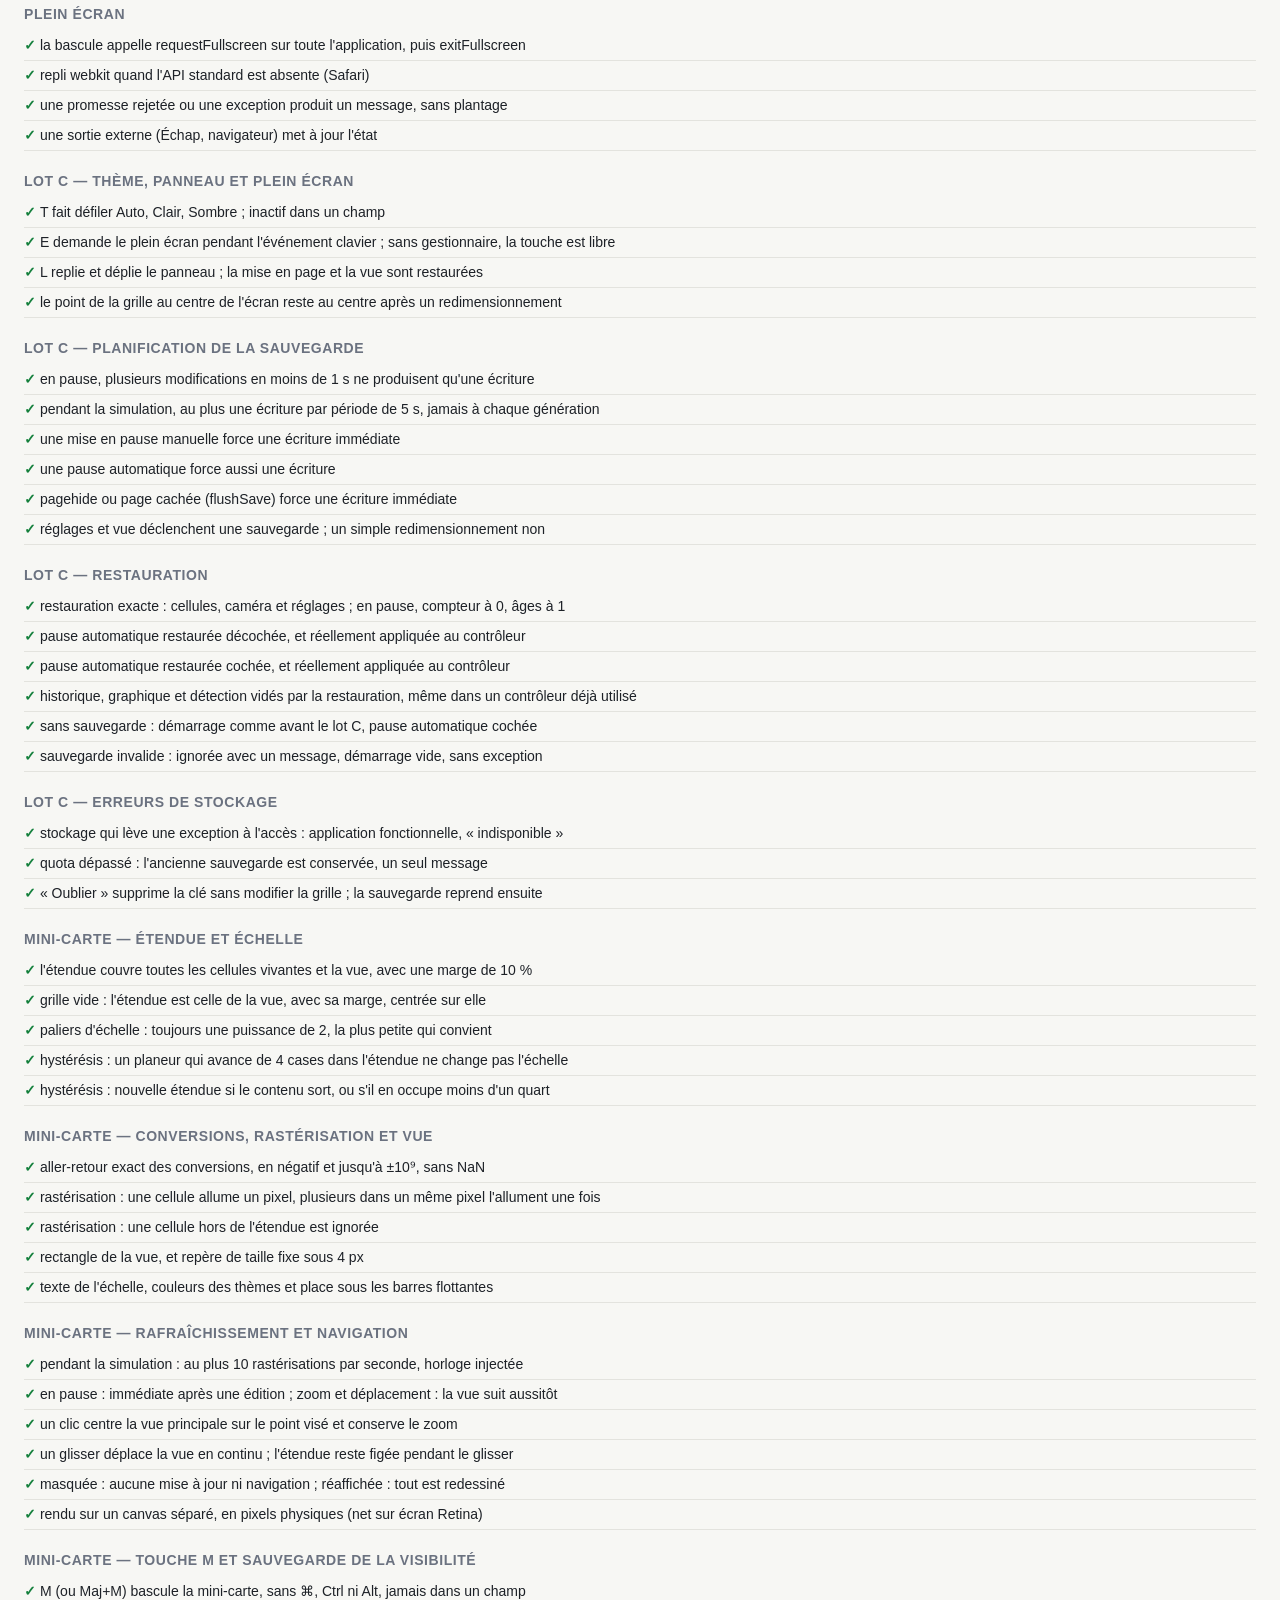
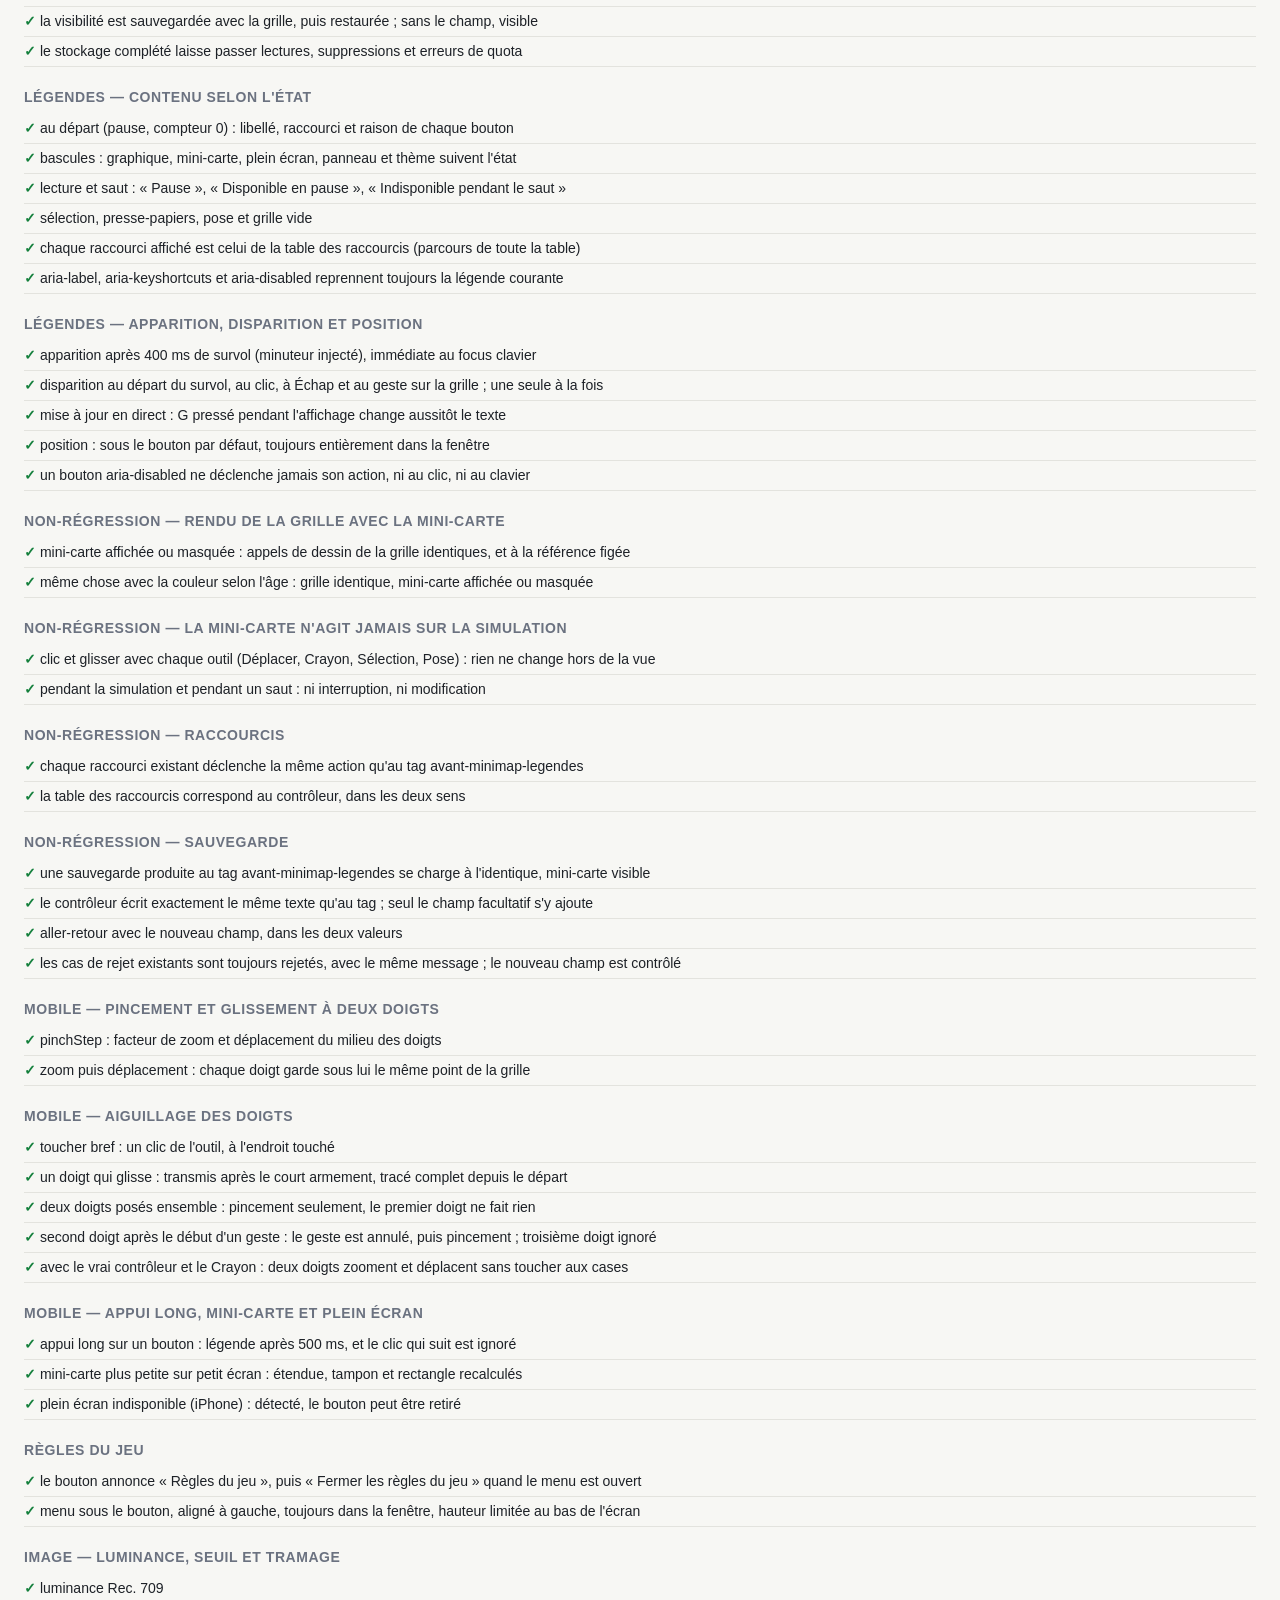
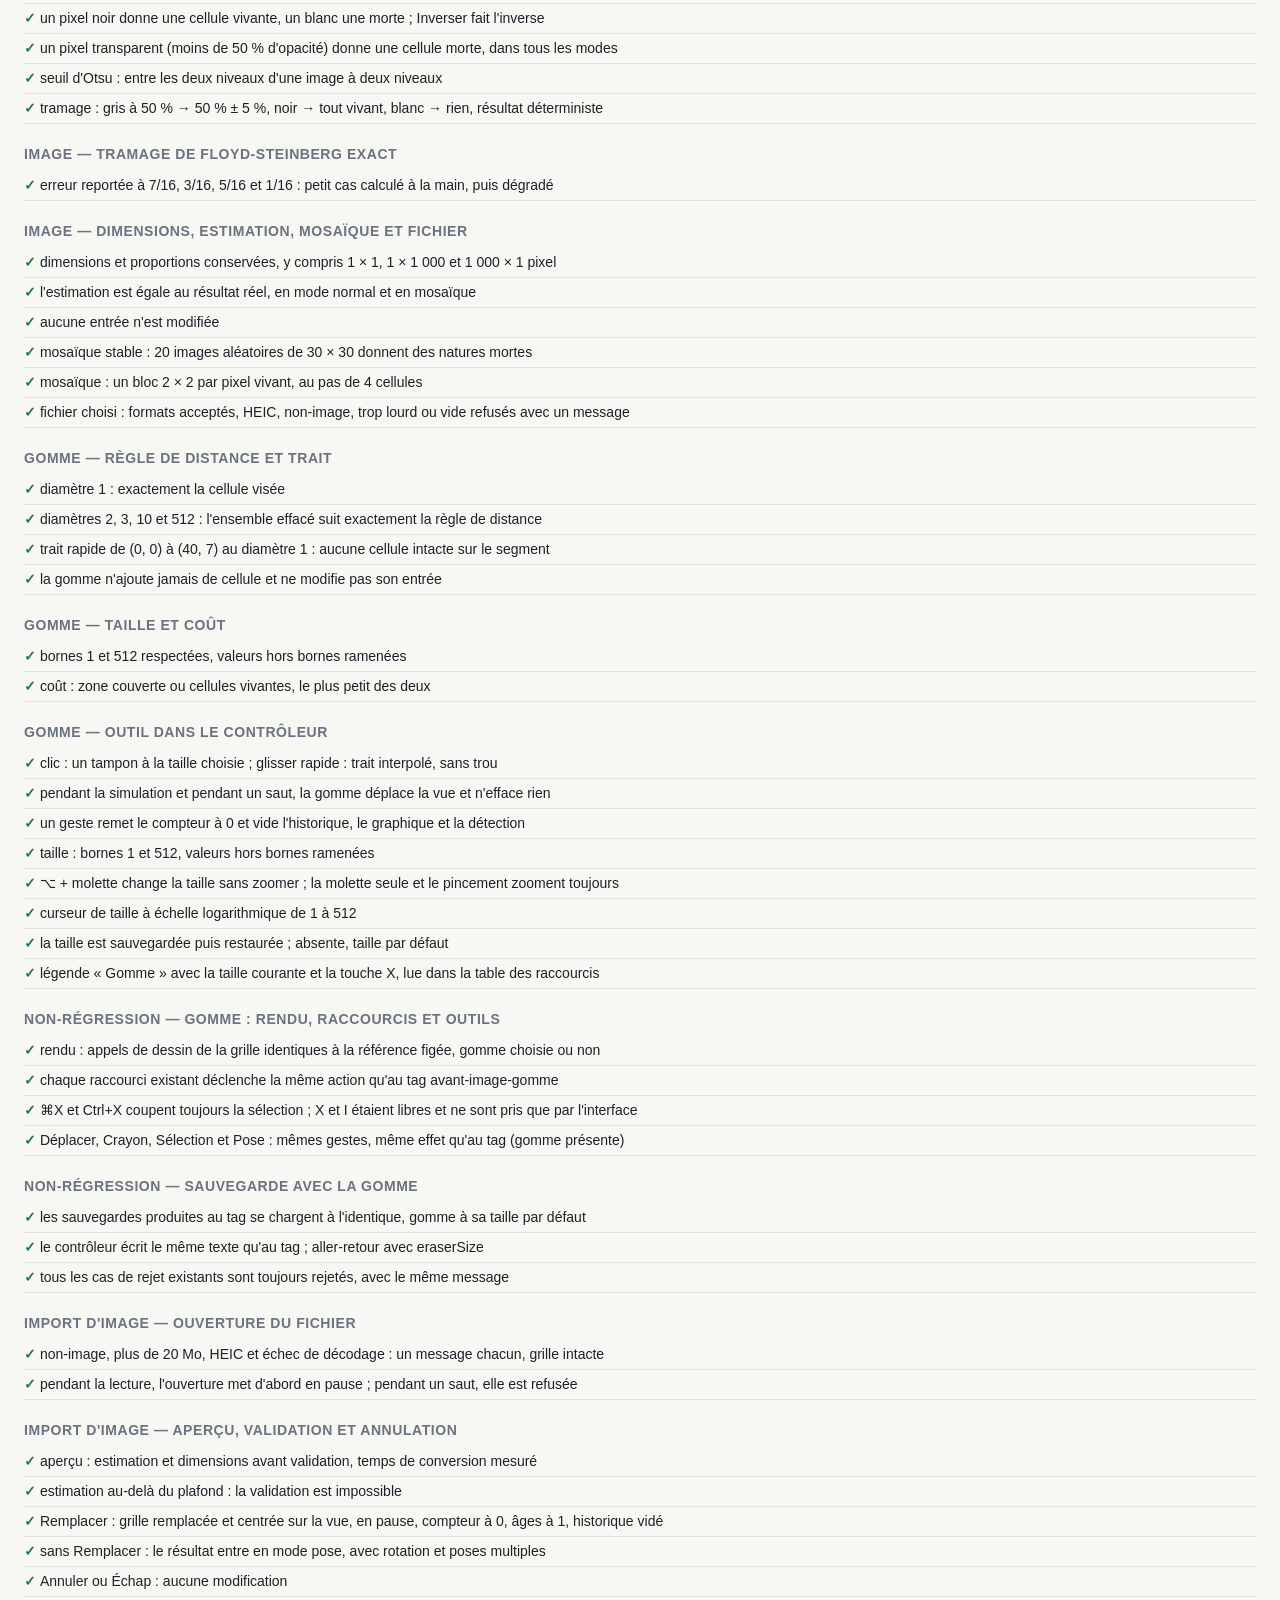
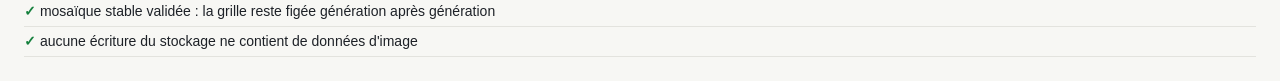
==== commit 8c46ac6a: "Add files via upload" ====
--- a/tests/tests.html
+++ b/tests/tests.html
@@ -50,6 +50,8 @@
   <script src="../src/detection.js"></script>
   <script src="../src/sampling.js"></script>
   <script src="../src/theme.js"></script>
+  <script src="../src/eraser.js"></script>
+  <script src="../src/imageConvert.js"></script>
   <script src="../src/persistence.js"></script>
   <script src="../src/saveScheduler.js"></script>
   <script src="../src/fullscreen.js"></script>
@@ -62,6 +64,8 @@
   <script src="fixtures/render-lot-a.js"></script>
   <script src="regression-scenarios.js"></script>
   <script src="fixtures/avant-minimap-legendes.js"></script>
+  <script src="image-eraser-scenarios.js"></script>
+  <script src="fixtures/avant-image-gomme.js"></script>
   <script src="engine.test.js"></script>
   <script src="camera.test.js"></script>
   <script src="controller.test.js"></script>
@@ -85,6 +89,11 @@
   <script src="regression.test.js"></script>
   <script src="mobile.test.js"></script>
   <script src="rules.test.js"></script>
+  <script src="imageConvert.test.js"></script>
+  <script src="eraser.test.js"></script>
+  <script src="eraserTool.test.js"></script>
+  <script src="imageEraser.regression.test.js"></script>
+  <script src="imageImport.test.js"></script>
 
   <script>
     (function () {
